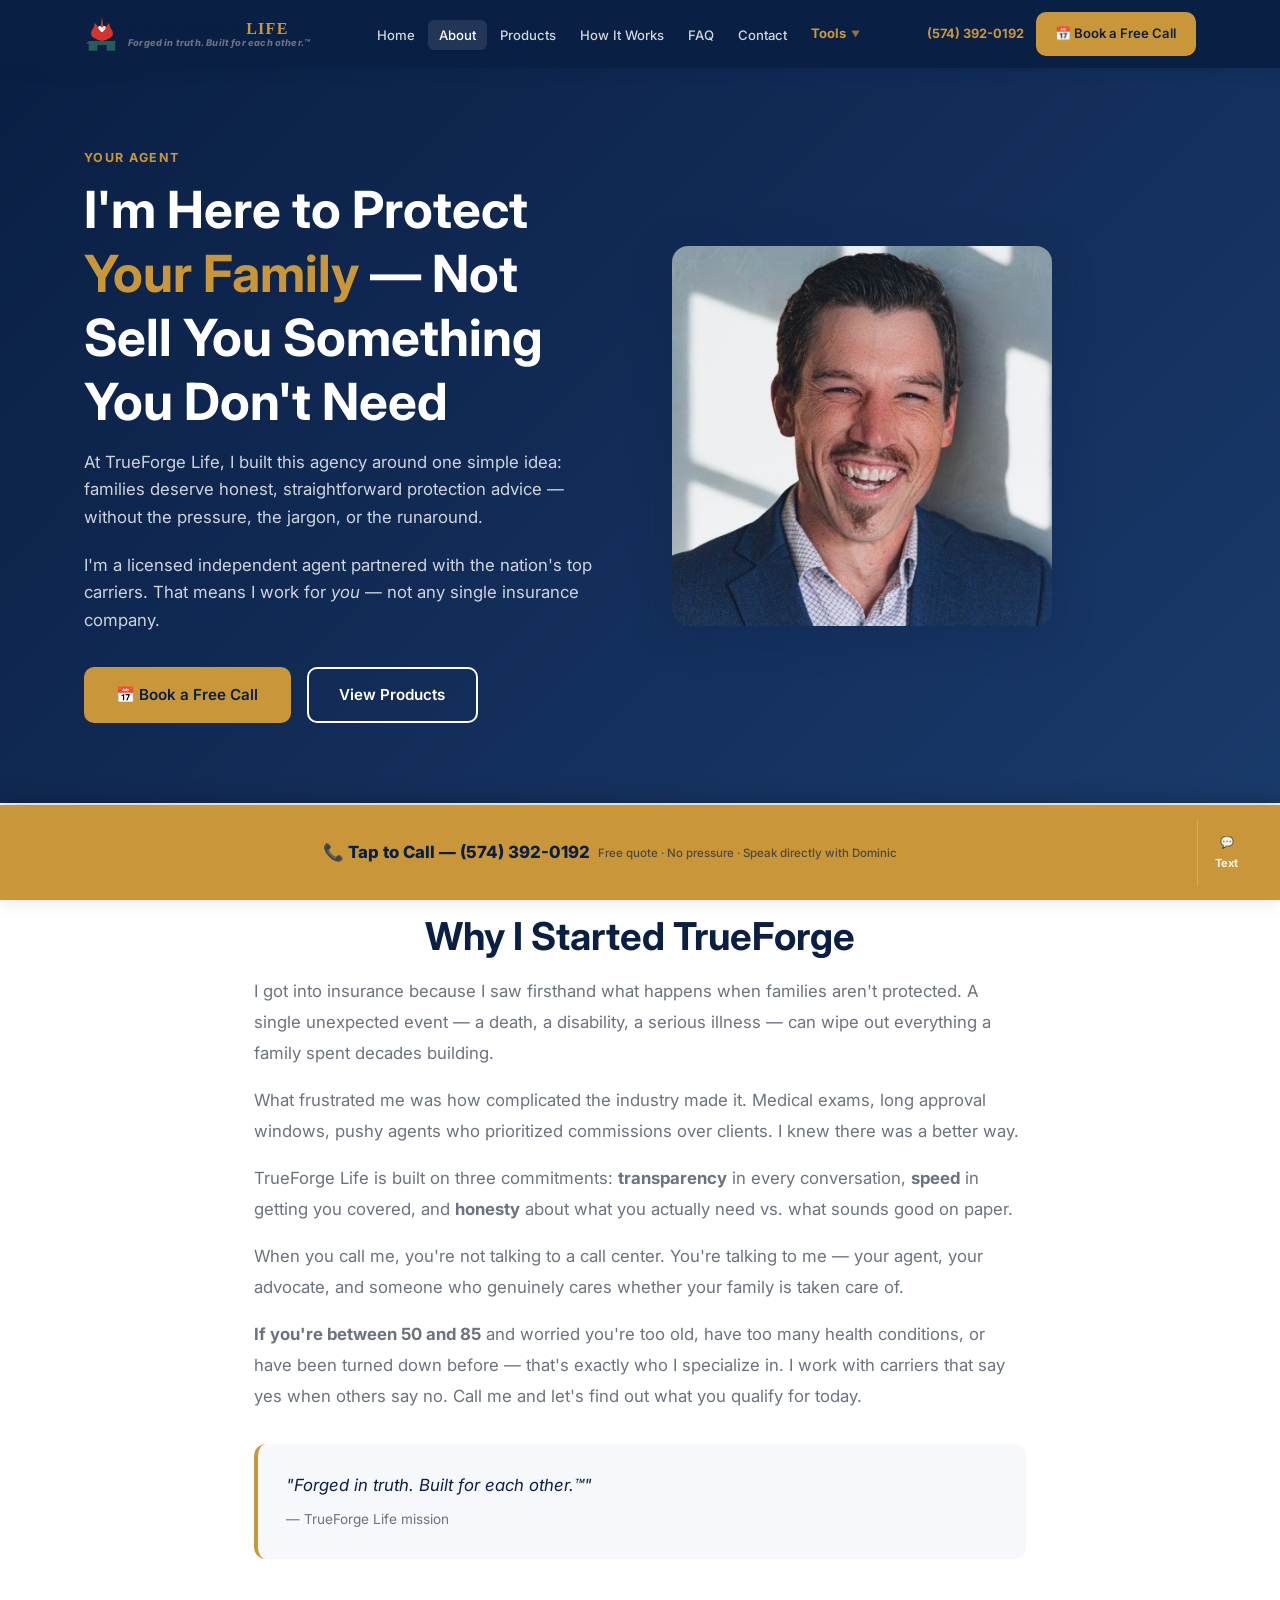
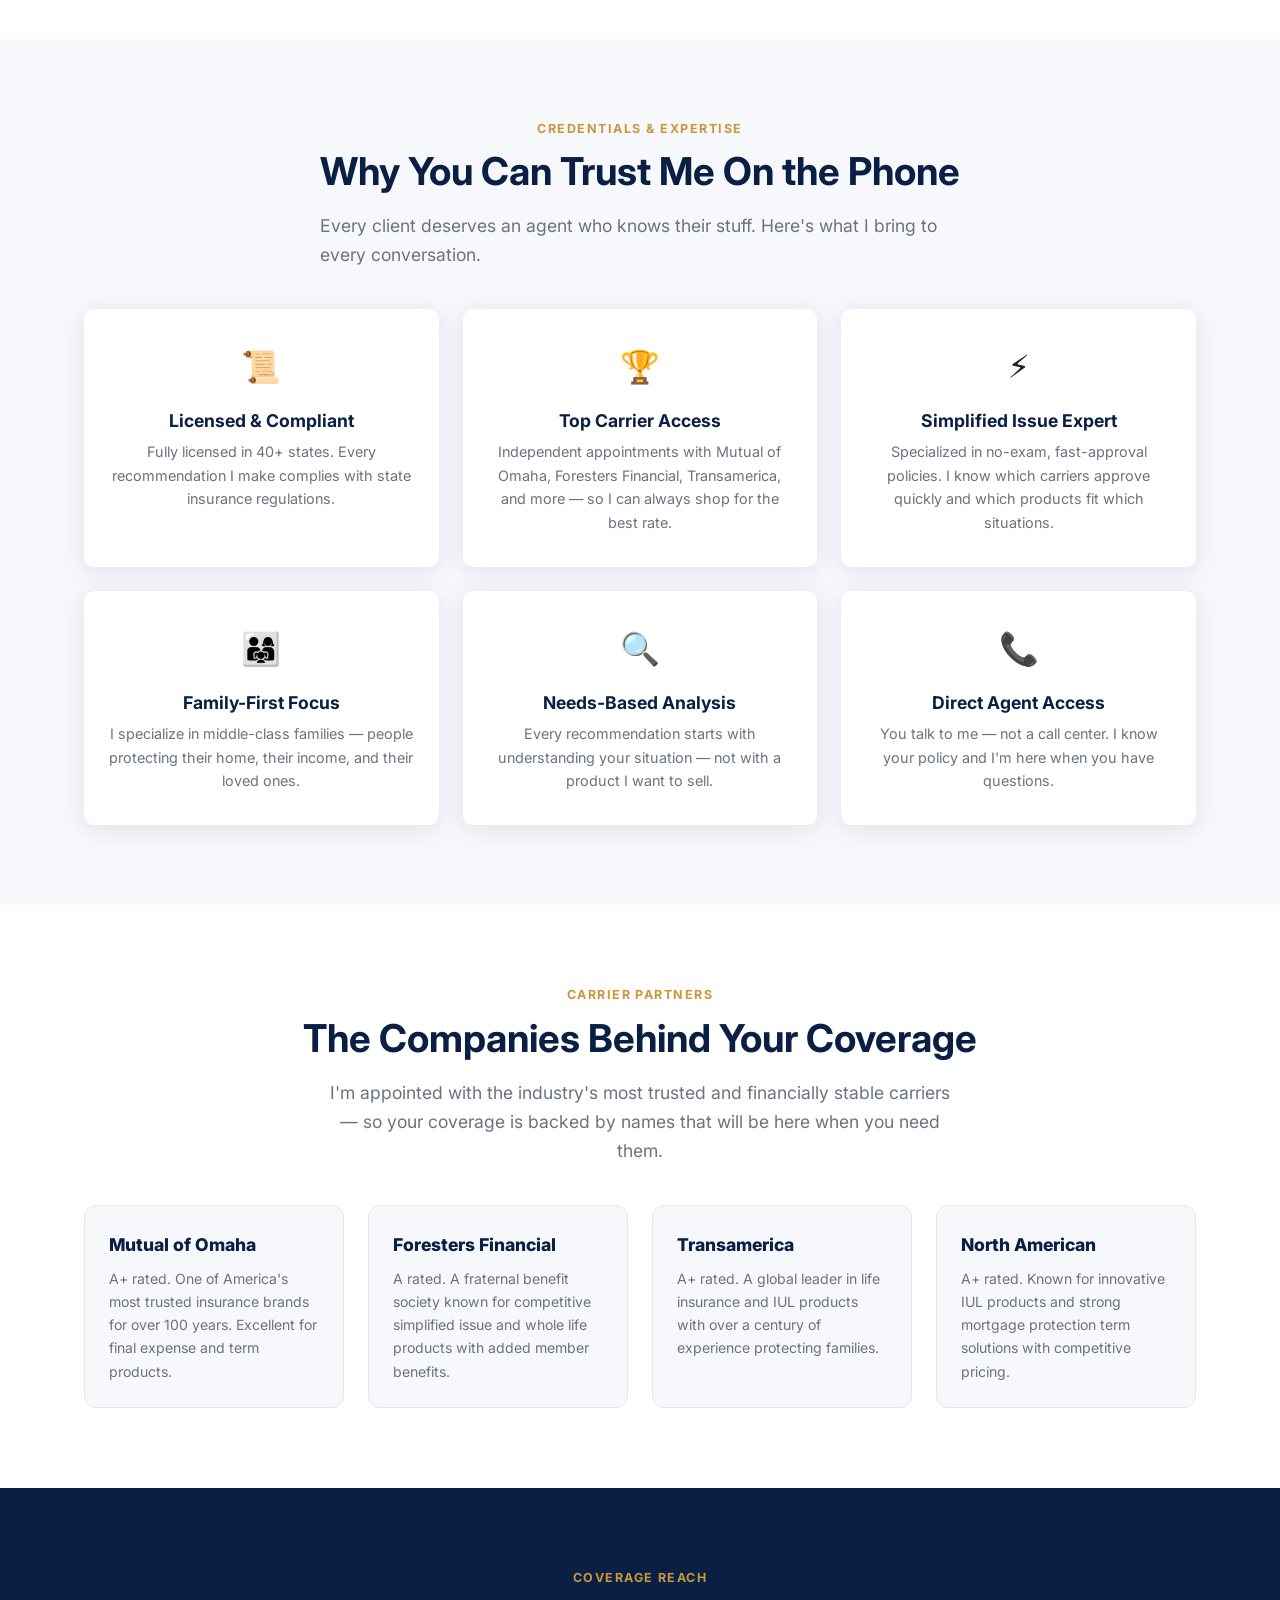
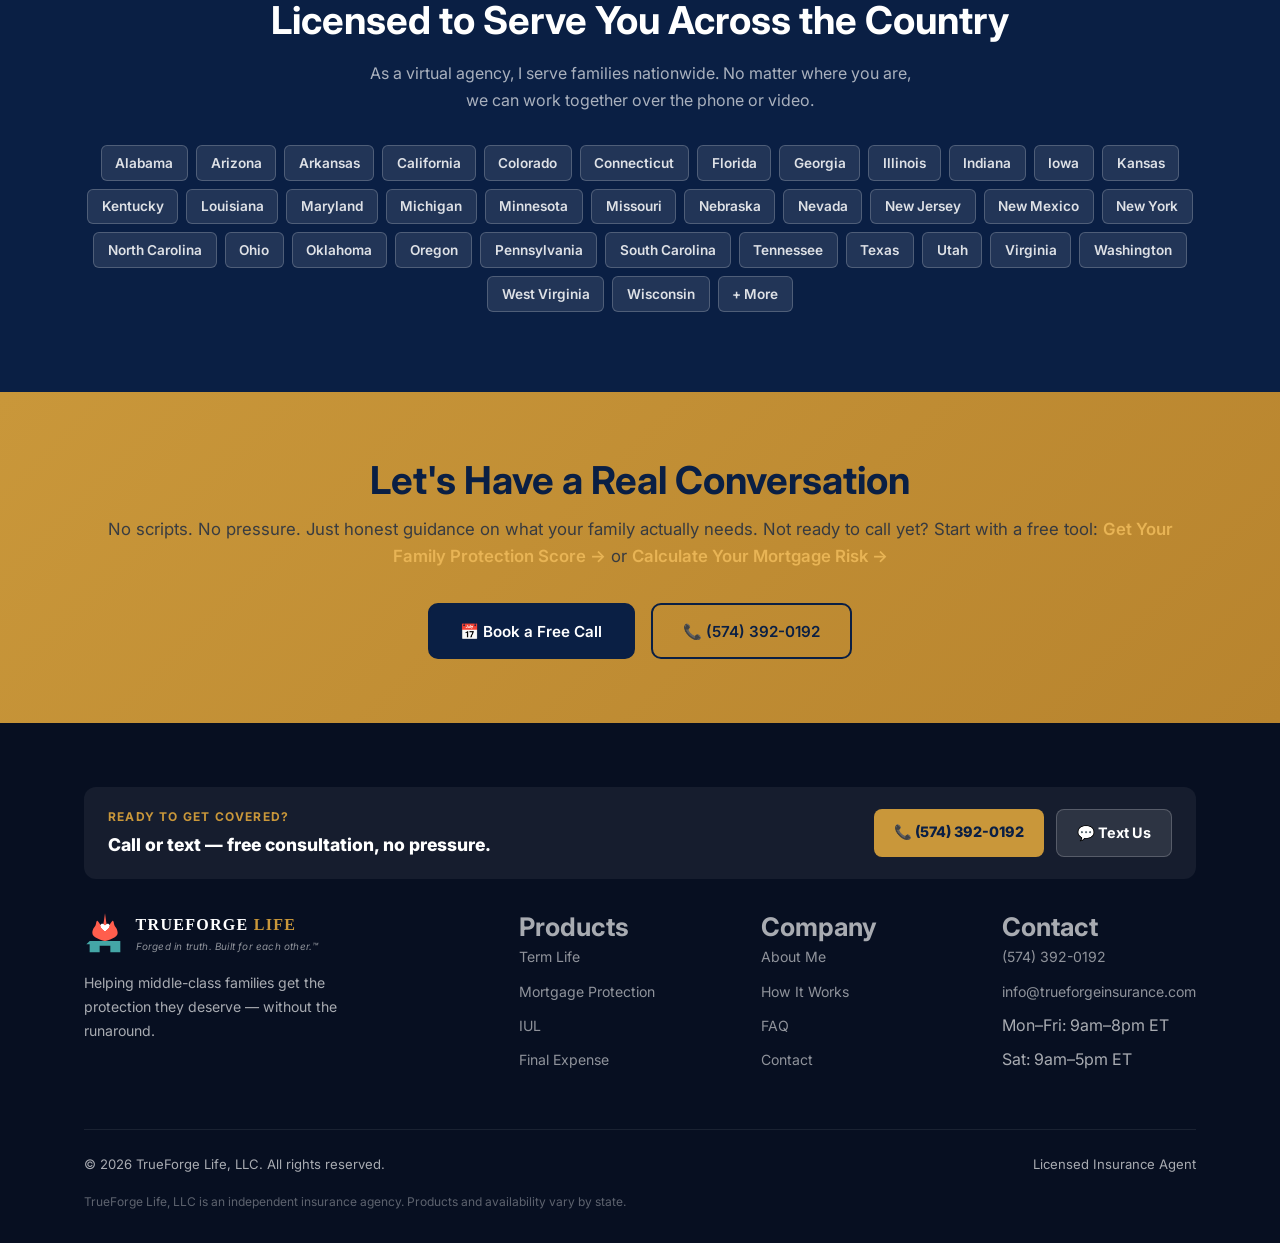
==== about.html @ 11719fda "Nav redesign: Tools dropdown, cleaner desktop layout, Calendly CTA" ====
<!DOCTYPE html>
<html lang="en">
<head>
  <meta charset="UTF-8" />
  <link rel="icon" type="image/svg+xml" href="images/logo-icon.svg" />
  <meta name="viewport" content="width=device-width, initial-scale=1.0" />
  <title>About Dominic Raciti — Licensed Insurance Agent | TrueForge Life</title>
  <meta name="description" content="Meet Dominic Raciti, licensed insurance agent & founder of TrueForge Life. Honest guidance on final expense, mortgage protection, and term life." />
  <link rel="preconnect" href="https://fonts.googleapis.com" />
  <link rel="preconnect" href="https://fonts.gstatic.com" crossorigin />
  <link rel="preload" as="style" href="https://fonts.googleapis.com/css2?family=Inter:wght@400;500;600;700;800&display=swap" />
  <link rel="stylesheet" href="https://fonts.googleapis.com/css2?family=Inter:wght@400;500;600;700;800&display=swap" media="print" onload="this.media='all'" />
  <noscript><link rel="stylesheet" href="https://fonts.googleapis.com/css2?family=Inter:wght@400;500;600;700;800&display=swap" /></noscript>
  <link rel="stylesheet" href="css/styles.css" />
  <!-- SEO: Canonical -->
    <meta name="geo.region" content="US-IN" />
  <meta name="geo.placename" content="Indiana" />
  <meta name="ICBM" content="41.6764, -86.2520" />
    <meta name="robots" content="index, follow" />
  <link rel="canonical" href="https://trueforgeinsurance.com/about.html" />
  <!-- SEO: Open Graph -->
  <meta property="og:type" content="website" />
  <meta property="og:title" content="About Dominic Raciti — Licensed Insurance Agent | TrueForge Life" />
  <meta property="og:description" content="Meet your licensed insurance agent. TrueForge Life is built on transparency, speed, and honesty — protecting families across 40+ states." />
  <meta property="og:url" content="https://trueforgeinsurance.com/about.html" />
  <meta property="og:image" content="https://trueforgeinsurance.com/images/agent-photo.jpg" />
  <meta property="og:site_name" content="TrueForge Life" />
  <!-- SEO: Schema.org LocalBusiness -->
  <script type="application/ld+json">
  {
    "@context": "https://schema.org",
    "@type": "InsuranceAgency",
    "name": "TrueForge Life",
    "url": "https://trueforgeinsurance.com",
    "telephone": "+15743920192",
    "email": "info@trueforgeinsurance.com",
    "description": "Independent life insurance agency specializing in term life, mortgage protection, IUL, and final expense coverage for families across 40+ states.",
    "address": {
      "@type": "PostalAddress",
      "addressRegion": "IN",
      "addressCountry": "US"
    },
    "areaServed": "US",
    "priceRange": "Free Consultation",
    "openingHours": ["Mo-Fr 09:00-20:00", "Sa 09:00-17:00"],
    "founder": {
      "@type": "Person",
      "name": "Dominic Raciti",
      "telephone": "+15743920192"
    }
  }
  </script>
  <meta name="twitter:card" content="summary_large_image" />
  <meta name="twitter:title" content="About Dominic Raciti — Licensed Insurance Agent | TrueForge Life" />
  <meta name="twitter:description" content="Meet your licensed insurance agent. TrueForge Life is built on transparency, speed, and honesty — protecting families across 40+ states." />
  <meta name="twitter:image" content="https://trueforgeinsurance.com/images/agent-photo.jpg" />
  <link rel="preload" as="image" href="images/agent-photo.jpg" />
</head>
<body>

<nav class="nav">
  <div class="container nav-inner">
    <a href="index.html" class="nav-logo-text" style="display:flex;align-items:center;gap:0.5rem;text-decoration:none;">
      <img src="images/logo-icon.svg" alt="TrueForge Life logo" height="38" width="36" style="display:block;flex-shrink:0;" />
      <span style="display:flex;flex-direction:column;line-height:1.1;">
        <span style="font-family:Georgia,serif;font-weight:700;font-size:1rem;letter-spacing:0.08em;color:var(--navy);">TRUEFORGE <span style="color:var(--gold)">LIFE</span></span>
        <span style="font-size:0.58rem;font-style:italic;color:var(--gray);letter-spacing:0.02em;">Forged in truth. Built for each other.&#8482;</span>
      </span>
    </a>
    <button class="hamburger" aria-label="Menu">
      <span></span><span></span><span></span>
    </button>
    <ul class="nav-links">
      <li><a href="index.html">Home</a></li>
      <li><a href="about.html">About</a></li>
      <li><a href="products.html">Products</a></li>
      <li><a href="how-it-works.html">How It Works</a></li>
      <li><a href="faq.html">FAQ</a></li>
      <li><a href="contact.html">Contact</a></li>
      <li>
        <a href="assess.html" class="nav-dropdown-toggle" style="color:var(--gold);font-weight:700;">
          Tools <span class="caret">▼</span>
        </a>
        <div class="nav-dropdown">
          <a href="assess.html">
            <span class="dd-icon" style="background:#fff8ee;">🎯</span>
            <span class="dd-text">
              <span class="dd-title">Assess My Risk</span>
              <span class="dd-sub">Get your Protection Score™</span>
            </span>
          </a>
          <a href="enroll.html">
            <span class="dd-icon" style="background:#f0f4ff;">✦</span>
            <span class="dd-text">
              <span class="dd-title">Coverage Assistant</span>
              <span class="dd-sub">Find the right product</span>
            </span>
          </a>
          <a href="family-impact.html">
            <span class="dd-icon" style="background:#f0fff4;">📅</span>
            <span class="dd-text">
              <span class="dd-title">Family Impact Timeline</span>
              <span class="dd-sub">See what's at stake</span>
            </span>
          </a>
          <div class="nav-dropdown-divider"></div>
          <a href="pathfinder.html">
            <span class="dd-icon" style="background:#fff8ee;">✦</span>
            <span class="dd-text">
              <span class="dd-title">PathFinder</span>
              <span class="dd-sub">Coverage quiz & guidance</span>
            </span>
          </a>
          <a href="mortgage-calculator.html">
            <span class="dd-icon" style="background:#f5f0ff;">🏠</span>
            <span class="dd-text">
              <span class="dd-title">Mortgage Calculator</span>
              <span class="dd-sub">Estimate your coverage need</span>
            </span>
          </a>
          <a href="protection-score.html">
            <span class="dd-icon" style="background:#fff0f0;">🏆</span>
            <span class="dd-text">
              <span class="dd-title">Protection Score</span>
              <span class="dd-sub">Learn about your score</span>
            </span>
          </a>
        </div>
      </li>
    </ul>
    <div class="nav-cta">
      <a href="tel:+15743920192" class="nav-phone" style="font-size:0.8rem;">(574) 392-0192</a>
      <a href="https://calendly.com/dominic-trueforgeinsurance/30min" class="btn btn-primary" target="_blank" rel="noopener" style="font-size:0.82rem;padding:0.55rem 1.1rem;white-space:nowrap;">📅 Book a Free Call</a>
    </div>
  </div>
</nav>

<!-- ===== ABOUT HERO ===== -->
<section class="about-hero">
  <div class="container about-hero-inner">
    <div>
      <div class="section-label">Your Agent</div>
      <h1>I'm Here to Protect <span>Your Family</span> — Not Sell You Something You Don't Need</h1>
      <p style="margin-bottom:1.25rem;">At TrueForge Life, I built this agency around one simple idea: families deserve honest, straightforward protection advice — without the pressure, the jargon, or the runaround.</p>
      <p>I'm a licensed independent agent partnered with the nation's top carriers. That means I work for <em>you</em> — not any single insurance company.</p>
      <div style="margin-top:2rem;display:flex;gap:1rem;flex-wrap:wrap;">
        <a href="https://calendly.com/dominic-trueforgeinsurance/30min" target="_blank" rel="noopener" class="btn btn-primary">📅 Book a Free Call</a>
        <a href="products.html" class="btn btn-outline">View Products</a>
      </div>
    </div>
    <div>
      <img loading="lazy" src="images/agent-photo.jpg" alt="Dominic Raciti, Licensed Insurance Agent" width="380" style="border-radius:16px;width:100%;max-width:380px;height:auto;display:block;box-shadow:0 8px 40px rgba(10,31,68,0.25);" />
    </div>
  </div>
</section>

<!-- ===== MY STORY ===== -->
<section style="background:var(--white);">
  <div class="container" style="max-width:820px;">
    <div class="section-label text-center">My Story</div>
    <h2 class="section-title text-center">Why I Started TrueForge</h2>
    <div style="color:var(--gray);font-size:1.05rem;line-height:1.85;">
      <p>I got into insurance because I saw firsthand what happens when families aren't protected. A single unexpected event — a death, a disability, a serious illness — can wipe out everything a family spent decades building.</p>
      <p>What frustrated me was how complicated the industry made it. Medical exams, long approval windows, pushy agents who prioritized commissions over clients. I knew there was a better way.</p>
      <p>TrueForge Life is built on three commitments: <strong>transparency</strong> in every conversation, <strong>speed</strong> in getting you covered, and <strong>honesty</strong> about what you actually need vs. what sounds good on paper.</p>
      <p>When you call me, you're not talking to a call center. You're talking to me — your agent, your advocate, and someone who genuinely cares whether your family is taken care of.</p>
      <p><strong>If you're between 50 and 85</strong> and worried you're too old, have too many health conditions, or have been turned down before — that's exactly who I specialize in. I work with carriers that say yes when others say no. Call me and let's find out what you qualify for today.</p>
    </div>
    <div style="margin-top:2rem;background:var(--off-white);border-radius:12px;padding:1.75rem;border-left:4px solid var(--gold);">
      <p style="font-style:italic;font-size:1.05rem;color:var(--navy);margin:0;">"Forged in truth. Built for each other.™"</p>
      <p style="font-size:0.85rem;color:var(--gray);margin-top:0.5rem;margin-bottom:0;">— TrueForge Life mission</p>
    </div>
  </div>
</section>

<!-- ===== CREDENTIALS ===== -->
<section style="background:var(--off-white);">
  <div class="container">
    <div class="section-label text-center">Credentials & Expertise</div>
    <h2 class="section-title text-center">Why You Can Trust Me On the Phone</h2>
    <p class="section-subtitle">Every client deserves an agent who knows their stuff. Here's what I bring to every conversation.</p>
    <div class="values-grid">
      <div class="value-card">
        <div class="value-icon">📜</div>
        <h3>Licensed & Compliant</h3>
        <p>Fully licensed in 40+ states. Every recommendation I make complies with state insurance regulations.</p>
      </div>
      <div class="value-card">
        <div class="value-icon">🏆</div>
        <h3>Top Carrier Access</h3>
        <p>Independent appointments with Mutual of Omaha, Foresters Financial, Transamerica, and more — so I can always shop for the best rate.</p>
      </div>
      <div class="value-card">
        <div class="value-icon">⚡</div>
        <h3>Simplified Issue Expert</h3>
        <p>Specialized in no-exam, fast-approval policies. I know which carriers approve quickly and which products fit which situations.</p>
      </div>
      <div class="value-card">
        <div class="value-icon">👨‍👩‍👧</div>
        <h3>Family-First Focus</h3>
        <p>I specialize in middle-class families — people protecting their home, their income, and their loved ones.</p>
      </div>
      <div class="value-card">
        <div class="value-icon">🔍</div>
        <h3>Needs-Based Analysis</h3>
        <p>Every recommendation starts with understanding your situation — not with a product I want to sell.</p>
      </div>
      <div class="value-card">
        <div class="value-icon">📞</div>
        <h3>Direct Agent Access</h3>
        <p>You talk to me — not a call center. I know your policy and I'm here when you have questions.</p>
      </div>
    </div>
  </div>
</section>

<!-- ===== CARRIERS ===== -->
<section style="background:var(--white);">
  <div class="container text-center">
    <div class="section-label">Carrier Partners</div>
    <h2 class="section-title">The Companies Behind Your Coverage</h2>
    <p class="section-subtitle">I'm appointed with the industry's most trusted and financially stable carriers — so your coverage is backed by names that will be here when you need them.</p>
    <div style="display:grid;grid-template-columns:repeat(auto-fit,minmax(220px,1fr));gap:1.5rem;margin-top:2rem;text-align:left;">
      <div style="background:var(--off-white);border:1px solid var(--gray-light);border-radius:12px;padding:1.5rem;">
        <div style="font-weight:800;font-size:1.1rem;color:var(--navy);margin-bottom:0.5rem;">Mutual of Omaha</div>
        <p style="font-size:0.88rem;color:var(--gray);margin:0;">A+ rated. One of America's most trusted insurance brands for over 100 years. Excellent for final expense and term products.</p>
      </div>
      <div style="background:var(--off-white);border:1px solid var(--gray-light);border-radius:12px;padding:1.5rem;">
        <div style="font-weight:800;font-size:1.1rem;color:var(--navy);margin-bottom:0.5rem;">Foresters Financial</div>
        <p style="font-size:0.88rem;color:var(--gray);margin:0;">A rated. A fraternal benefit society known for competitive simplified issue and whole life products with added member benefits.</p>
      </div>
      <div style="background:var(--off-white);border:1px solid var(--gray-light);border-radius:12px;padding:1.5rem;">
        <div style="font-weight:800;font-size:1.1rem;color:var(--navy);margin-bottom:0.5rem;">Transamerica</div>
        <p style="font-size:0.88rem;color:var(--gray);margin:0;">A+ rated. A global leader in life insurance and IUL products with over a century of experience protecting families.</p>
      </div>
      <div style="background:var(--off-white);border:1px solid var(--gray-light);border-radius:12px;padding:1.5rem;">
        <div style="font-weight:800;font-size:1.1rem;color:var(--navy);margin-bottom:0.5rem;">North American</div>
        <p style="font-size:0.88rem;color:var(--gray);margin:0;">A+ rated. Known for innovative IUL products and strong mortgage protection term solutions with competitive pricing.</p>
      </div>
    </div>
  </div>
</section>

<!-- ===== LICENSED STATES ===== -->
<section class="states-section">
  <div class="container text-center">
    <div class="section-label">Coverage Reach</div>
    <h2 class="section-title">Licensed to Serve You Across the Country</h2>
    <p style="color:rgba(255,255,255,0.65);margin-bottom:2rem;max-width:560px;margin-left:auto;margin-right:auto;">As a virtual agency, I serve families nationwide. No matter where you are, we can work together over the phone or video.</p>
    <div class="states-grid">
      <span class="state-badge">Alabama</span>
      <span class="state-badge">Arizona</span>
      <span class="state-badge">Arkansas</span>
      <span class="state-badge">California</span>
      <span class="state-badge">Colorado</span>
      <span class="state-badge">Connecticut</span>
      <span class="state-badge">Florida</span>
      <span class="state-badge">Georgia</span>
      <span class="state-badge">Illinois</span>
      <span class="state-badge">Indiana</span>
      <span class="state-badge">Iowa</span>
      <span class="state-badge">Kansas</span>
      <span class="state-badge">Kentucky</span>
      <span class="state-badge">Louisiana</span>
      <span class="state-badge">Maryland</span>
      <span class="state-badge">Michigan</span>
      <span class="state-badge">Minnesota</span>
      <span class="state-badge">Missouri</span>
      <span class="state-badge">Nebraska</span>
      <span class="state-badge">Nevada</span>
      <span class="state-badge">New Jersey</span>
      <span class="state-badge">New Mexico</span>
      <span class="state-badge">New York</span>
      <span class="state-badge">North Carolina</span>
      <span class="state-badge">Ohio</span>
      <span class="state-badge">Oklahoma</span>
      <span class="state-badge">Oregon</span>
      <span class="state-badge">Pennsylvania</span>
      <span class="state-badge">South Carolina</span>
      <span class="state-badge">Tennessee</span>
      <span class="state-badge">Texas</span>
      <span class="state-badge">Utah</span>
      <span class="state-badge">Virginia</span>
      <span class="state-badge">Washington</span>
      <span class="state-badge">West Virginia</span>
      <span class="state-badge">Wisconsin</span>
      <span class="state-badge">+ More</span>
    </div>
  </div>
</section>

<!-- ===== CTA ===== -->
<section class="cta-band">
  <div class="container">
    <h2>Let's Have a Real Conversation</h2>
    <p>No scripts. No pressure. Just honest guidance on what your family actually needs. Not ready to call yet? Start with a free tool: <a href="protection-score.html" style="color:var(--gold-light);font-weight:600;">Get Your Family Protection Score →</a> or <a href="mortgage-calculator.html" style="color:var(--gold-light);font-weight:600;">Calculate Your Mortgage Risk →</a></p>
    <div class="cta-band-actions">
      <a href="https://calendly.com/dominic-trueforgeinsurance/30min" target="_blank" rel="noopener" class="btn btn-navy">📅 Book a Free Call</a>
      <a href="tel:+1-574-392-0192" class="btn btn-outline" style="color:var(--navy);border-color:var(--navy);">📞 (574) 392-0192</a>
    </div>
  </div>
</section>

<footer class="footer">
  <div class="container">
    <div style="background:rgba(255,255,255,0.06);border-radius:12px;padding:1.25rem 1.5rem;margin-bottom:2rem;display:flex;align-items:center;justify-content:space-between;flex-wrap:wrap;gap:1rem;">
      <div>
        <div style="font-size:0.75rem;font-weight:700;letter-spacing:0.1em;text-transform:uppercase;color:var(--gold);margin-bottom:0.2rem;">Ready to get covered?</div>
        <div style="font-size:1.1rem;font-weight:800;color:var(--white);">Call or text — free consultation, no pressure.</div>
      </div>
      <div style="display:flex;gap:0.75rem;flex-wrap:wrap;">
        <a href="tel:+15743920192" style="background:var(--gold);color:var(--navy);font-weight:800;padding:0.7rem 1.25rem;border-radius:8px;font-size:0.9rem;white-space:nowrap;">📞 (574) 392-0192</a>
        <a href="sms:+15743920192?body=Hi%20Dominic%2C%20I%27d%20like%20a%20free%20quote." style="background:rgba(255,255,255,0.1);color:var(--white);font-weight:700;padding:0.7rem 1.25rem;border-radius:8px;font-size:0.9rem;white-space:nowrap;border:1px solid rgba(255,255,255,0.2);">💬 Text Us</a>
      </div>
    </div>
    <div class="footer-grid">
      <div class="footer-brand">
        <div style="display:flex;align-items:center;gap:0.6rem;margin-bottom:0.75rem;">
          <img src="images/logo-icon.svg" alt="TrueForge Life" height="44" width="42" style="display:block;filter:brightness(1.8);" />
          <div>
            <div style="font-family:Georgia,serif;font-weight:700;font-size:1rem;letter-spacing:0.08em;color:var(--white);">TRUEFORGE <span style="color:var(--gold)">LIFE</span></div>
            <div style="font-size:0.62rem;font-style:italic;color:rgba(255,255,255,0.55);letter-spacing:0.02em;">Forged in truth. Built for each other.&#8482;</div>
          </div>
        </div>
        <p>Helping middle-class families get the protection they deserve — without the runaround.</p>
      </div>
      <div class="footer-col"><h3>Products</h3><ul>
        <li><a href="products.html#term">Term Life</a></li>
        <li><a href="products.html#term">Mortgage Protection</a></li>
        <li><a href="products.html#iul">IUL</a></li>
        <li><a href="products.html#final-expense">Final Expense</a></li>
      </ul></div>
      <div class="footer-col"><h3>Company</h3><ul>
        <li><a href="about.html">About Me</a></li>
        <li><a href="how-it-works.html">How It Works</a></li>
        <li><a href="faq.html">FAQ</a></li>
        <li><a href="contact.html">Contact</a></li>
      </ul></div>
      <div class="footer-col"><h3>Contact</h3><ul>
        <li><a href="tel:+1-574-392-0192">(574) 392-0192</a></li>
        <li><a href="mailto:info@trueforgeinsurance.com">info@trueforgeinsurance.com</a></li>
        <li><span>Mon–Fri: 9am–8pm ET</span></li>
        <li><span>Sat: 9am–5pm ET</span></li>
      </ul></div>
    </div>
    <div class="footer-bottom">
      <span>© 2026 TrueForge Life, LLC. All rights reserved.</span>
      <span>Licensed Insurance Agent</span>
    </div>
    <p class="footer-disclaimer">TrueForge Life, LLC is an independent insurance agency. Products and availability vary by state.</p>
  </div>
</footer>

<script src="//code.tidio.co/hakq0k87lfccnk5wfqyxoh49nj1stjxy.js" async></script>

<!-- STICKY MOBILE CALL BAR -->
<div class="sticky-call-bar" style="display:flex;gap:0;">
  <a href="tel:+15743920192" style="flex:1;border-right:1px solid rgba(255,255,255,0.2);">
    📞 Tap to Call — (574) 392-0192
    <span class="sub">Free quote · No pressure · Speak directly with Dominic</span>
  </a>
  <a href="sms:+15743920192?body=Hi%20Dominic%2C%20I%27d%20like%20a%20free%20quote." style="flex-shrink:0;padding:0.85rem 1.1rem;display:flex;flex-direction:column;align-items:center;justify-content:center;font-size:0.7rem;font-weight:700;color:rgba(255,255,255,0.9);gap:0.2rem;">
    💬<span>Text</span>
  </a>
</div>

<script src="js/main.js"></script>

<script>
// Mobile: tap "Tools" to toggle dropdown
(function(){
  var toggle = document.querySelector('.nav-dropdown-toggle');
  var dropdown = toggle && toggle.parentElement.querySelector('.nav-dropdown');
  if(!toggle || !dropdown) return;
  toggle.addEventListener('click', function(e){
    if(window.innerWidth <= 900){
      e.preventDefault();
      dropdown.classList.toggle('open');
      var caret = toggle.querySelector('.caret');
      if(caret) caret.style.transform = dropdown.classList.contains('open') ? 'rotate(180deg)' : '';
    }
  });
})();
</script>
</body>
</html>
---- css/styles.css ----
/* ===== TrueForge Insurance — Global Styles ===== */

:root {
  --navy: #0a1f44;
  --navy-light: #132d5e;
  --gold: #c9973a;
  --gold-light: #e8b455;
  --white: #ffffff;
  --off-white: #f7f8fc;
  --gray: #6b7280;
  --gray-light: #e5e7eb;
  --text: #1a202c;
  --radius: 10px;
  --shadow: 0 4px 24px rgba(10,31,68,0.10);
  --shadow-lg: 0 8px 40px rgba(10,31,68,0.16);
  --font: 'Inter', 'Segoe UI', system-ui, sans-serif;
  --max-width: 1160px;
}

*, *::before, *::after { box-sizing: border-box; margin: 0; padding: 0; }

html { scroll-behavior: smooth; }

body {
  font-family: var(--font);
  color: var(--text);
  background: var(--white);
  line-height: 1.65;
  font-size: 16px;
}

img { max-width: 100%; display: block; }
a { text-decoration: none; color: inherit; }
ul { list-style: none; }

/* ===== TYPOGRAPHY ===== */
h1, h2, h3, h4 { line-height: 1.25; font-weight: 700; }
h1 { font-size: clamp(2rem, 5vw, 3.2rem); }
h2 { font-size: clamp(1.6rem, 4vw, 2.4rem); }
h3 { font-size: clamp(1.2rem, 3vw, 1.6rem); }
h4 { font-size: 1.1rem; }
p { margin-bottom: 1rem; }
p:last-child { margin-bottom: 0; }

.section-label {
  font-size: 0.78rem;
  font-weight: 700;
  letter-spacing: 0.12em;
  text-transform: uppercase;
  color: var(--gold);
  margin-bottom: 0.5rem;
}

.section-title {
  color: var(--navy);
  margin-bottom: 1rem;
}

.section-subtitle {
  color: var(--gray);
  font-size: 1.1rem;
  max-width: 640px;
  margin: 0 auto 2.5rem;
}

.text-center { text-align: center; }

/* ===== LAYOUT ===== */
.container {
  max-width: var(--max-width);
  margin: 0 auto;
  padding: 0 1.5rem;
}

section {
  padding: 5rem 0;
}

/* ===== BUTTONS ===== */
.btn {
  display: inline-flex;
  align-items: center;
  gap: 0.5rem;
  padding: 0.85rem 1.9rem;
  border-radius: var(--radius);
  font-weight: 600;
  font-size: 0.95rem;
  cursor: pointer;
  border: 2px solid transparent;
  transition: all 0.2s;
  white-space: nowrap;
}

.btn-primary {
  background: var(--gold);
  color: var(--navy);
  border-color: var(--gold);
}
.btn-primary:hover {
  background: var(--gold-light);
  border-color: var(--gold-light);
  transform: translateY(-1px);
  box-shadow: 0 4px 16px rgba(201,151,58,0.35);
}

.btn-outline {
  background: transparent;
  color: var(--white);
  border-color: var(--white);
}
.btn-outline:hover {
  background: var(--white);
  color: var(--navy);
}

.btn-navy {
  background: var(--navy);
  color: var(--white);
  border-color: var(--navy);
}
.btn-navy:hover {
  background: var(--navy-light);
  transform: translateY(-1px);
}

/* ===== NAV ===== */
.nav {
  position: sticky;
  top: 0;
  z-index: 1000;
  background: var(--navy);
  box-shadow: 0 2px 12px rgba(10,31,68,0.3);
}

.nav-inner {
  display: flex;
  align-items: center;
  justify-content: space-between;
  height: 68px;
}

.nav-logo img {
  height: 46px;
  width: auto;
}

.nav-logo-text {
  font-size: 1.4rem;
  font-weight: 800;
  color: var(--white);
  letter-spacing: -0.02em;
}
.nav-logo-text span { color: var(--gold); }

.nav-links {
  display: flex;
  align-items: center;
  gap: 0.1rem;
  list-style: none;
}

.nav-links a {
  color: rgba(255,255,255,0.82);
  font-size: 0.82rem;
  font-weight: 500;
  padding: 0.45rem 0.7rem;
  border-radius: 6px;
  transition: all 0.15s;
  white-space: nowrap;
}
.nav-links a:hover,
.nav-links a.active {
  color: var(--white);
  background: rgba(255,255,255,0.1);
}

.nav-cta {
  display: flex;
  align-items: center;
  gap: 0.75rem;
}

.nav-phone {
  color: var(--gold);
  font-weight: 700;
  font-size: 0.92rem;
  display: flex;
  align-items: center;
  gap: 0.35rem;
}


/* ===== NAV DROPDOWN ===== */
.nav-links li {
  position: relative;
  list-style: none;
}

.nav-dropdown-toggle {
  display: flex;
  align-items: center;
  gap: 0.3rem;
  cursor: pointer;
  white-space: nowrap;
}
.nav-dropdown-toggle .caret {
  font-size: 0.55rem;
  opacity: 0.7;
  transition: transform 0.2s;
  margin-top: 1px;
}
.nav-links li:hover .caret {
  transform: rotate(180deg);
}

.nav-dropdown {
  display: none;
  position: absolute;
  top: calc(100% + 6px);
  left: 50%;
  transform: translateX(-50%);
  background: #fff;
  border-radius: 12px;
  box-shadow: 0 8px 32px rgba(10,31,68,0.18);
  min-width: 220px;
  padding: 0.5rem;
  z-index: 200;
  border: 1px solid rgba(10,31,68,0.08);
}
.nav-dropdown::before {
  content: '';
  position: absolute;
  top: -6px;
  left: 50%;
  transform: translateX(-50%);
  border: 6px solid transparent;
  border-bottom-color: #fff;
  border-top: none;
}
.nav-links li:hover .nav-dropdown {
  display: block;
}

.nav-dropdown a {
  display: flex !important;
  align-items: center;
  gap: 0.65rem;
  padding: 0.65rem 0.85rem !important;
  border-radius: 8px;
  color: var(--navy) !important;
  font-size: 0.85rem !important;
  font-weight: 600 !important;
  background: transparent !important;
  transition: background 0.15s;
  white-space: nowrap;
}
.nav-dropdown a:hover {
  background: var(--off-white) !important;
  color: var(--navy) !important;
}
.nav-dropdown a .dd-icon {
  width: 30px;
  height: 30px;
  border-radius: 7px;
  display: flex;
  align-items: center;
  justify-content: center;
  font-size: 0.95rem;
  flex-shrink: 0;
}
.nav-dropdown a .dd-text { display: flex; flex-direction: column; }
.nav-dropdown a .dd-title { font-size: 0.82rem; font-weight: 700; color: var(--navy); line-height: 1.2; }
.nav-dropdown a .dd-sub { font-size: 0.68rem; font-weight: 400; color: var(--gray); margin-top: 0.05rem; }
.nav-dropdown-divider {
  height: 1px;
  background: var(--off-white);
  margin: 0.35rem 0.5rem;
}

.hamburger {
  display: none;
  flex-direction: column;
  gap: 5px;
  cursor: pointer;
  padding: 4px;
}
.hamburger span {
  display: block;
  width: 24px;
  height: 2px;
  background: var(--white);
  border-radius: 2px;
  transition: all 0.3s;
}

/* ===== HERO ===== */
.hero {
  background: linear-gradient(135deg, var(--navy) 0%, #1a3a6b 60%, #0d2a52 100%);
  color: var(--white);
  padding: 6rem 0 5rem;
  position: relative;
  overflow: hidden;
}

.hero::before {
  content: '';
  position: absolute;
  inset: 0;
  background: url("data:image/svg+xml,%3Csvg width='60' height='60' viewBox='0 0 60 60' xmlns='http://www.w3.org/2000/svg'%3E%3Cg fill='none' fill-rule='evenodd'%3E%3Cg fill='%23ffffff' fill-opacity='0.03'%3E%3Cpath d='M36 34v-4h-2v4h-4v2h4v4h2v-4h4v-2h-4zm0-30V0h-2v4h-4v2h4v4h2V6h4V4h-4zM6 34v-4H4v4H0v2h4v4h2v-4h4v-2H6zM6 4V0H4v4H0v2h4v4h2V6h4V4H6z'/%3E%3C/g%3E%3C/g%3E%3C/svg%3E");
}

.hero-inner {
  display: grid;
  grid-template-columns: 1fr 1fr;
  gap: 4rem;
  align-items: center;
  position: relative;
}

.hero-badge {
  display: inline-flex;
  align-items: center;
  gap: 0.5rem;
  background: rgba(201,151,58,0.15);
  border: 1px solid rgba(201,151,58,0.4);
  border-radius: 100px;
  padding: 0.35rem 1rem;
  font-size: 0.82rem;
  font-weight: 600;
  color: var(--gold-light);
  margin-bottom: 1.5rem;
}

.hero h1 { color: var(--white); margin-bottom: 1.25rem; }
.hero h1 span { color: var(--gold); }

.hero-sub {
  font-size: 1.15rem;
  color: rgba(255,255,255,0.78);
  margin-bottom: 2rem;
  max-width: 500px;
}

.hero-actions {
  display: flex;
  gap: 1rem;
  flex-wrap: wrap;
  margin-bottom: 2.5rem;
}

.hero-trust {
  display: flex;
  gap: 1.5rem;
  flex-wrap: wrap;
}

.hero-trust-item {
  display: flex;
  align-items: center;
  gap: 0.4rem;
  font-size: 0.85rem;
  color: rgba(255,255,255,0.7);
}
.hero-trust-item .icon { color: var(--gold); font-size: 1rem; }

.hero-card {
  background: var(--white);
  border-radius: 16px;
  padding: 2rem;
  box-shadow: var(--shadow-lg);
  color: var(--text);
}

.hero-card-title {
  font-size: 1rem;
  font-weight: 700;
  color: var(--navy);
  margin-bottom: 1.25rem;
  padding-bottom: 0.75rem;
  border-bottom: 2px solid var(--gray-light);
}

.product-list li {
  display: flex;
  align-items: center;
  gap: 0.75rem;
  padding: 0.75rem 0;
  border-bottom: 1px solid var(--gray-light);
  font-size: 0.92rem;
  font-weight: 500;
}
.product-list li:last-child { border-bottom: none; }
.product-list .check { color: var(--gold); font-size: 1.1rem; }

.hero-card-cta {
  margin-top: 1.5rem;
}

/* ===== TRUST BAR ===== */
.trust-bar {
  background: var(--off-white);
  border-top: 1px solid var(--gray-light);
  border-bottom: 1px solid var(--gray-light);
  padding: 1.5rem 0;
}

.trust-bar-inner {
  display: flex;
  justify-content: center;
  align-items: center;
  gap: 3rem;
  flex-wrap: wrap;
}

.trust-stat {
  text-align: center;
}
.trust-stat strong {
  display: block;
  font-size: 1.6rem;
  font-weight: 800;
  color: var(--navy);
}
.trust-stat span {
  font-size: 0.8rem;
  color: var(--gray);
  font-weight: 500;
}

.trust-divider {
  width: 1px;
  height: 40px;
  background: var(--gray-light);
}

/* ===== CARRIERS ===== */
.carriers {
  padding: 3rem 0;
  background: var(--white);
}

.carriers-title {
  text-align: center;
  font-size: 0.82rem;
  font-weight: 600;
  letter-spacing: 0.1em;
  text-transform: uppercase;
  color: var(--gray);
  margin-bottom: 1.75rem;
}

.carriers-logos {
  display: flex;
  justify-content: center;
  align-items: center;
  gap: 3rem;
  flex-wrap: wrap;
}

.carrier-badge {
  background: var(--off-white);
  border: 1px solid var(--gray-light);
  border-radius: 8px;
  padding: 0.6rem 1.4rem;
  font-weight: 700;
  font-size: 0.9rem;
  color: var(--navy);
  letter-spacing: 0.02em;
}

/* ===== PRODUCTS ===== */
.products { background: var(--off-white); }

.products-grid {
  display: grid;
  grid-template-columns: repeat(auto-fit, minmax(260px, 1fr));
  gap: 1.5rem;
  margin-top: 2rem;
}

.product-card {
  background: var(--white);
  border-radius: var(--radius);
  padding: 2rem;
  box-shadow: var(--shadow);
  border: 2px solid transparent;
  transition: all 0.25s;
  cursor: pointer;
}
.product-card:hover {
  border-color: var(--gold);
  transform: translateY(-4px);
  box-shadow: var(--shadow-lg);
}

.product-icon {
  width: 52px;
  height: 52px;
  border-radius: 12px;
  background: linear-gradient(135deg, var(--navy), var(--navy-light));
  display: flex;
  align-items: center;
  justify-content: center;
  font-size: 1.4rem;
  margin-bottom: 1.25rem;
}

.product-card h3 {
  color: var(--navy);
  font-size: 1.15rem;
  margin-bottom: 0.5rem;
}

.product-card p {
  color: var(--gray);
  font-size: 0.9rem;
  margin-bottom: 1.25rem;
}

.product-features {
  margin-bottom: 1.5rem;
}
.product-features li {
  font-size: 0.85rem;
  color: var(--text);
  padding: 0.25rem 0;
  display: flex;
  align-items: flex-start;
  gap: 0.5rem;
}
.product-features li::before {
  content: '✓';
  color: var(--gold);
  font-weight: 700;
  flex-shrink: 0;
  margin-top: 1px;
}

.product-link {
  font-size: 0.88rem;
  font-weight: 700;
  color: var(--navy);
  display: flex;
  align-items: center;
  gap: 0.3rem;
  transition: gap 0.2s;
}
.product-link:hover { gap: 0.6rem; color: var(--gold); }

/* ===== HOW IT WORKS ===== */
.how-it-works { background: var(--white); }

.steps {
  display: grid;
  grid-template-columns: repeat(3, 1fr);
  gap: 2rem;
  margin-top: 2.5rem;
  position: relative;
}

.steps::before {
  content: '';
  position: absolute;
  top: 28px;
  left: calc(16.66% + 2rem);
  right: calc(16.66% + 2rem);
  height: 2px;
  background: var(--gray-light);
  z-index: 0;
}

.step {
  text-align: center;
  position: relative;
  z-index: 1;
}

.step-num {
  width: 56px;
  height: 56px;
  border-radius: 50%;
  background: var(--navy);
  color: var(--white);
  font-size: 1.2rem;
  font-weight: 800;
  display: flex;
  align-items: center;
  justify-content: center;
  margin: 0 auto 1.25rem;
  box-shadow: 0 4px 16px rgba(10,31,68,0.25);
}

.step h3 {
  color: var(--navy);
  font-size: 1.1rem;
  margin-bottom: 0.5rem;
}
.step p { color: var(--gray); font-size: 0.9rem; }

/* ===== TESTIMONIALS ===== */
.testimonials { background: var(--navy); color: var(--white); }
.testimonials .section-title { color: var(--white); }

.testimonials-grid {
  display: grid;
  grid-template-columns: repeat(auto-fit, minmax(300px, 1fr));
  gap: 1.5rem;
  margin-top: 2.5rem;
}

.testimonial-card {
  background: rgba(255,255,255,0.07);
  border: 1px solid rgba(255,255,255,0.12);
  border-radius: var(--radius);
  padding: 1.75rem;
  transition: background 0.2s;
}
.testimonial-card:hover { background: rgba(255,255,255,0.11); }

.stars {
  color: var(--gold);
  font-size: 1.1rem;
  margin-bottom: 1rem;
  letter-spacing: 2px;
}

.testimonial-card blockquote {
  font-size: 0.95rem;
  line-height: 1.7;
  color: rgba(255,255,255,0.85);
  margin-bottom: 1.25rem;
  font-style: italic;
}

.testimonial-author {
  display: flex;
  align-items: center;
  gap: 0.75rem;
}

.avatar {
  width: 42px;
  height: 42px;
  border-radius: 50%;
  background: var(--gold);
  display: flex;
  align-items: center;
  justify-content: center;
  font-weight: 700;
  color: var(--navy);
  font-size: 0.9rem;
  flex-shrink: 0;
}

.testimonial-author strong {
  display: block;
  font-size: 0.9rem;
}
.testimonial-author span {
  font-size: 0.78rem;
  color: rgba(255,255,255,0.55);
}

/* ===== FAQ ===== */
.faq { background: var(--off-white); }

.faq-list {
  max-width: 760px;
  margin: 2rem auto 0;
}

.faq-item {
  background: var(--white);
  border-radius: var(--radius);
  margin-bottom: 0.75rem;
  box-shadow: var(--shadow);
  overflow: hidden;
}

.faq-question {
  width: 100%;
  background: none;
  border: none;
  padding: 1.25rem 1.5rem;
  text-align: left;
  font-size: 1rem;
  font-weight: 600;
  color: var(--navy);
  cursor: pointer;
  display: flex;
  justify-content: space-between;
  align-items: center;
  gap: 1rem;
  transition: background 0.15s;
}
.faq-question:hover { background: var(--off-white); }

.faq-icon {
  width: 24px;
  height: 24px;
  border-radius: 50%;
  background: var(--navy);
  color: var(--white);
  display: flex;
  align-items: center;
  justify-content: center;
  font-size: 1rem;
  flex-shrink: 0;
  transition: transform 0.3s, background 0.2s;
}

.faq-item.open .faq-icon {
  transform: rotate(45deg);
  background: var(--gold);
}

.faq-answer {
  max-height: 0;
  overflow: hidden;
  transition: max-height 0.35s ease;
}
.faq-item.open .faq-answer { max-height: 400px; }

.faq-answer-inner {
  padding: 0 1.5rem 1.25rem;
  color: var(--gray);
  font-size: 0.95rem;
  line-height: 1.7;
}

/* ===== CTA BAND ===== */
.cta-band {
  background: linear-gradient(135deg, var(--gold) 0%, #b8842e 100%);
  padding: 4rem 0;
  text-align: center;
}

.cta-band h2 { color: var(--navy); margin-bottom: 0.75rem; }
.cta-band p { color: rgba(10,31,68,0.75); font-size: 1.05rem; margin-bottom: 2rem; }

.cta-band-actions {
  display: flex;
  justify-content: center;
  gap: 1rem;
  flex-wrap: wrap;
}

/* ===== CONTACT ===== */
.contact { background: var(--white); }

.contact-grid {
  display: grid;
  grid-template-columns: 1fr 1fr;
  gap: 4rem;
  align-items: start;
}

.contact-info h3 {
  color: var(--navy);
  margin-bottom: 1.5rem;
}

.contact-item {
  display: flex;
  align-items: flex-start;
  gap: 1rem;
  margin-bottom: 1.5rem;
}

.contact-item-icon {
  width: 44px;
  height: 44px;
  border-radius: 10px;
  background: var(--navy);
  display: flex;
  align-items: center;
  justify-content: center;
  font-size: 1.1rem;
  flex-shrink: 0;
}

.contact-item-text strong {
  display: block;
  font-size: 0.82rem;
  font-weight: 700;
  letter-spacing: 0.05em;
  text-transform: uppercase;
  color: var(--gray);
  margin-bottom: 0.2rem;
}

.contact-item-text a,
.contact-item-text span {
  color: var(--navy);
  font-weight: 600;
  font-size: 1rem;
}
.contact-item-text a:hover { color: var(--gold); }

.contact-form {
  background: var(--off-white);
  border-radius: 16px;
  padding: 2rem;
}

.contact-form h3 {
  color: var(--navy);
  margin-bottom: 1.5rem;
}

.form-row { display: grid; grid-template-columns: 1fr 1fr; gap: 1rem; }

.form-group {
  margin-bottom: 1rem;
}

.form-group label {
  display: block;
  font-size: 0.85rem;
  font-weight: 600;
  color: var(--navy);
  margin-bottom: 0.4rem;
}

.form-group input,
.form-group select,
.form-group textarea {
  width: 100%;
  padding: 0.75rem 1rem;
  border: 2px solid var(--gray-light);
  border-radius: 8px;
  font-size: 0.95rem;
  font-family: var(--font);
  background: var(--white);
  color: var(--text);
  transition: border-color 0.2s;
  outline: none;
}
.form-group input:focus,
.form-group select:focus,
.form-group textarea:focus {
  border-color: var(--navy);
}

.form-group textarea { resize: vertical; min-height: 100px; }

/* ===== ABOUT PAGE ===== */
.about-hero {
  background: linear-gradient(135deg, var(--navy) 0%, #1a3a6b 100%);
  color: var(--white);
  padding: 5rem 0;
}

.about-hero-inner {
  display: grid;
  grid-template-columns: 1fr 1fr;
  gap: 4rem;
  align-items: center;
}

.about-hero h1 { color: var(--white); margin-bottom: 1rem; }
.about-hero h1 span { color: var(--gold); }
.about-hero p { color: rgba(255,255,255,0.8); font-size: 1.05rem; }

.agent-photo {
  width: 100%;
  max-width: 380px;
  border-radius: 16px;
  box-shadow: var(--shadow-lg);
  margin: 0 auto;
  background: rgba(255,255,255,0.1);
  aspect-ratio: 3/4;
  display: flex;
  align-items: center;
  justify-content: center;
  font-size: 5rem;
  color: rgba(255,255,255,0.3);
}

.values-grid {
  display: grid;
  grid-template-columns: repeat(3, 1fr);
  gap: 1.5rem;
  margin-top: 2rem;
}

.value-card {
  text-align: center;
  padding: 2rem 1.5rem;
  background: var(--white);
  border-radius: var(--radius);
  box-shadow: var(--shadow);
}

.value-icon {
  font-size: 2rem;
  margin-bottom: 1rem;
}

.value-card h3 { color: var(--navy); font-size: 1.1rem; margin-bottom: 0.5rem; }
.value-card p { color: var(--gray); font-size: 0.9rem; margin: 0; }

.states-section { background: var(--navy); color: var(--white); }
.states-section .section-title { color: var(--white); }

.states-grid {
  display: flex;
  flex-wrap: wrap;
  gap: 0.5rem;
  margin-top: 1.5rem;
  justify-content: center;
}

.state-badge {
  background: rgba(255,255,255,0.1);
  border: 1px solid rgba(255,255,255,0.2);
  border-radius: 6px;
  padding: 0.35rem 0.85rem;
  font-size: 0.85rem;
  font-weight: 600;
  color: rgba(255,255,255,0.85);
  transition: all 0.15s;
}
.state-badge:hover {
  background: var(--gold);
  color: var(--navy);
  border-color: var(--gold);
}

/* ===== PRODUCTS PAGE ===== */
.product-detail {
  padding: 5rem 0;
  border-bottom: 1px solid var(--gray-light);
}
.product-detail:nth-child(even) { background: var(--off-white); }

.product-detail-inner {
  display: grid;
  grid-template-columns: 1fr 1fr;
  gap: 4rem;
  align-items: center;
}
.product-detail:nth-child(even) .product-detail-inner { direction: rtl; }
.product-detail:nth-child(even) .product-detail-inner > * { direction: ltr; }

.product-detail-visual {
  background: linear-gradient(135deg, var(--navy), #1a3a6b);
  border-radius: 16px;
  padding: 2.5rem;
  color: var(--white);
  min-height: 300px;
  display: flex;
  flex-direction: column;
  justify-content: center;
}

.product-detail-visual .big-icon {
  font-size: 3.5rem;
  margin-bottom: 1.5rem;
}

.product-detail-visual h3 {
  color: var(--gold);
  font-size: 0.82rem;
  letter-spacing: 0.1em;
  text-transform: uppercase;
  margin-bottom: 0.5rem;
}

.product-detail-visual p { color: rgba(255,255,255,0.75); font-size: 0.92rem; margin: 0; }

.product-detail-content h2 { color: var(--navy); margin-bottom: 1rem; }
.product-detail-content p { color: var(--gray); }

.product-detail-features {
  margin: 1.5rem 0;
}

.product-detail-features li {
  padding: 0.6rem 0;
  border-bottom: 1px solid var(--gray-light);
  font-size: 0.95rem;
  display: flex;
  align-items: flex-start;
  gap: 0.75rem;
}
.product-detail-features li:last-child { border-bottom: none; }
.product-detail-features li::before {
  content: '✓';
  color: var(--gold);
  font-weight: 800;
  flex-shrink: 0;
  margin-top: 1px;
}

.ideal-for {
  background: var(--off-white);
  border-radius: 10px;
  padding: 1.25rem 1.5rem;
  margin-top: 1.5rem;
  border-left: 4px solid var(--gold);
}
.ideal-for strong { color: var(--navy); font-size: 0.85rem; text-transform: uppercase; letter-spacing: 0.05em; }
.ideal-for p { color: var(--gray); font-size: 0.9rem; margin: 0.4rem 0 0; }

/* ===== FOOTER ===== */
.footer {
  background: #070f21;
  color: rgba(255,255,255,0.65);
  padding: 4rem 0 2rem;
}

.footer-grid {
  display: grid;
  grid-template-columns: 2fr 1fr 1fr 1fr;
  gap: 3rem;
  margin-bottom: 3rem;
}

.footer-brand p {
  margin-top: 1rem;
  font-size: 0.88rem;
  line-height: 1.7;
  max-width: 280px;
}

.footer-col h4 {
  color: var(--white);
  font-size: 0.85rem;
  font-weight: 700;
  letter-spacing: 0.08em;
  text-transform: uppercase;
  margin-bottom: 1rem;
}

.footer-col ul li {
  margin-bottom: 0.5rem;
}
.footer-col ul li a {
  font-size: 0.88rem;
  color: rgba(255,255,255,0.55);
  transition: color 0.15s;
}
.footer-col ul li a:hover { color: var(--gold); }

.footer-bottom {
  border-top: 1px solid rgba(255,255,255,0.08);
  padding-top: 1.5rem;
  display: flex;
  justify-content: space-between;
  align-items: center;
  font-size: 0.82rem;
  flex-wrap: wrap;
  gap: 0.5rem;
}

.footer-disclaimer {
  font-size: 0.75rem;
  color: rgba(255,255,255,0.35);
  margin-top: 1rem;
  line-height: 1.6;
  max-width: 800px;
}

/* ===== MOBILE NAV ===== */
@media (max-width: 900px) {
  .hamburger { display: flex; }
  .nav-links, .nav-cta { display: none; }
  .nav-links.open, .nav-cta.open { display: flex; }

  .nav-inner { flex-wrap: wrap; height: auto; padding: 0.75rem 0; gap: 0; }
  .nav-links {
    flex-direction: column;
    width: 100%;
    gap: 0;
    padding: 0.5rem 0;
    border-top: 1px solid rgba(255,255,255,0.1);
  }
  .nav-links a { padding: 0.65rem 0; border-radius: 0; }
  .nav-links li { width: 100%; }
  .nav-dropdown-toggle { width: 100%; justify-content: space-between; }
  .nav-dropdown {
    position: static;
    transform: none;
    box-shadow: none;
    border: none;
    border-radius: 0;
    min-width: unset;
    background: rgba(255,255,255,0.06);
    padding: 0.25rem 0 0.5rem 1rem;
    display: none;
  }
  .nav-dropdown::before { display: none; }
  .nav-dropdown.open { display: block; }
  .nav-dropdown a { color: rgba(255,255,255,0.75) !important; font-size: 0.8rem !important; }
  .nav-dropdown a:hover { background: rgba(255,255,255,0.08) !important; }
  .nav-dropdown .dd-title { color: rgba(255,255,255,0.9); }
  .nav-dropdown .dd-sub { color: rgba(255,255,255,0.5); }
  .nav-dropdown-divider { background: rgba(255,255,255,0.1); }
  .nav-cta {
    width: 100%;
    padding: 0.75rem 0;
    border-top: 1px solid rgba(255,255,255,0.1);
  }

  .hero-inner { grid-template-columns: 1fr; }
  .hero-card { display: none; }

  .steps { grid-template-columns: 1fr; }
  .steps::before { display: none; }

  .contact-grid { grid-template-columns: 1fr; }

  .about-hero-inner { grid-template-columns: 1fr; }
  .agent-photo { max-width: 240px; }

  .values-grid { grid-template-columns: 1fr; }

  .product-detail-inner { grid-template-columns: 1fr; direction: ltr !important; }

  .footer-grid { grid-template-columns: 1fr 1fr; }

  .form-row { grid-template-columns: 1fr; }
}

@media (max-width: 600px) {
  section { padding: 3.5rem 0; }
  .hero { padding: 4rem 0 3rem; }
  .hero-actions { flex-direction: column; }
  .hero-trust { flex-direction: column; gap: 0.75rem; }
  .trust-divider { display: none; }
  .trust-bar-inner { gap: 1.5rem; }
  .footer-grid { grid-template-columns: 1fr; }
  .testimonials-grid { grid-template-columns: 1fr; }
  .cta-band-actions { flex-direction: column; align-items: center; }
}

/* ===== STICKY MOBILE CALL BAR ===== */
.sticky-call-bar {
  display: none;
  position: fixed;
  bottom: 0;
  left: 0;
  right: 0;
  z-index: 9999;
  background: var(--gold);
  padding: 0.85rem 1.5rem;
  text-align: center;
  box-shadow: 0 -4px 20px rgba(0,0,0,0.2);
}

.sticky-call-bar a {
  color: var(--navy);
  font-weight: 800;
  font-size: 1.05rem;
  display: flex;
  align-items: center;
  justify-content: center;
  gap: 0.5rem;
}

.sticky-call-bar .sub {
  font-size: 0.72rem;
  font-weight: 500;
  display: block;
  margin-top: 0.1rem;
  color: rgba(10,31,68,0.65);
}

@media (max-width: 768px) {
  .sticky-call-bar { display: block; }
  body { padding-bottom: 72px; }
}

/* ===== SENIOR CALLOUT BAND ===== */
.senior-band {
  background: #f0f7ff;
  border-top: 3px solid var(--navy);
  border-bottom: 3px solid var(--navy);
  padding: 2.5rem 0;
}

.senior-band-inner {
  display: grid;
  grid-template-columns: 1fr auto;
  gap: 2rem;
  align-items: center;
}

.senior-band h3 {
  color: var(--navy);
  font-size: 1.4rem;
  margin-bottom: 0.5rem;
}

.senior-band p {
  color: var(--gray);
  margin: 0;
  font-size: 0.95rem;
}

.senior-band-ctas {
  display: flex;
  flex-direction: column;
  gap: 0.6rem;
  align-items: flex-end;
  flex-shrink: 0;
}

@media (max-width: 700px) {
  .senior-band-inner { grid-template-columns: 1fr; }
  .senior-band-ctas { align-items: stretch; }
}

/* Pulse animation for sticky call bar */
@keyframes pulse-gold {
  0%, 100% { box-shadow: 0 -4px 20px rgba(0,0,0,0.2); }
  50% { box-shadow: 0 -4px 30px rgba(201,151,58,0.6), 0 0 0 4px rgba(201,151,58,0.2); }
}
.sticky-call-bar {
  animation: pulse-gold 2.5s ease-in-out infinite;
}

/* ===== TRUST CENTER ===== */
#trust-center {
  padding: 5rem 0;
}

/* Responsive: 2-col grids collapse on tablet */
@media (max-width: 860px) {
  #trust-center .tc-row-2col {
    grid-template-columns: 1fr !important;
  }
}

/* Responsive: 4-col badges → 2-col on tablet, 1-col on mobile */
@media (max-width: 860px) {
  #trust-center .tc-badges {
    grid-template-columns: 1fr 1fr !important;
  }
}
@media (max-width: 480px) {
  #trust-center .tc-badges {
    grid-template-columns: 1fr !important;
  }
}

/* Trust Center agent photo object-fit */
#trust-center img[style*="border-radius:50%"] {
  object-fit: cover;
  object-position: center top;
}
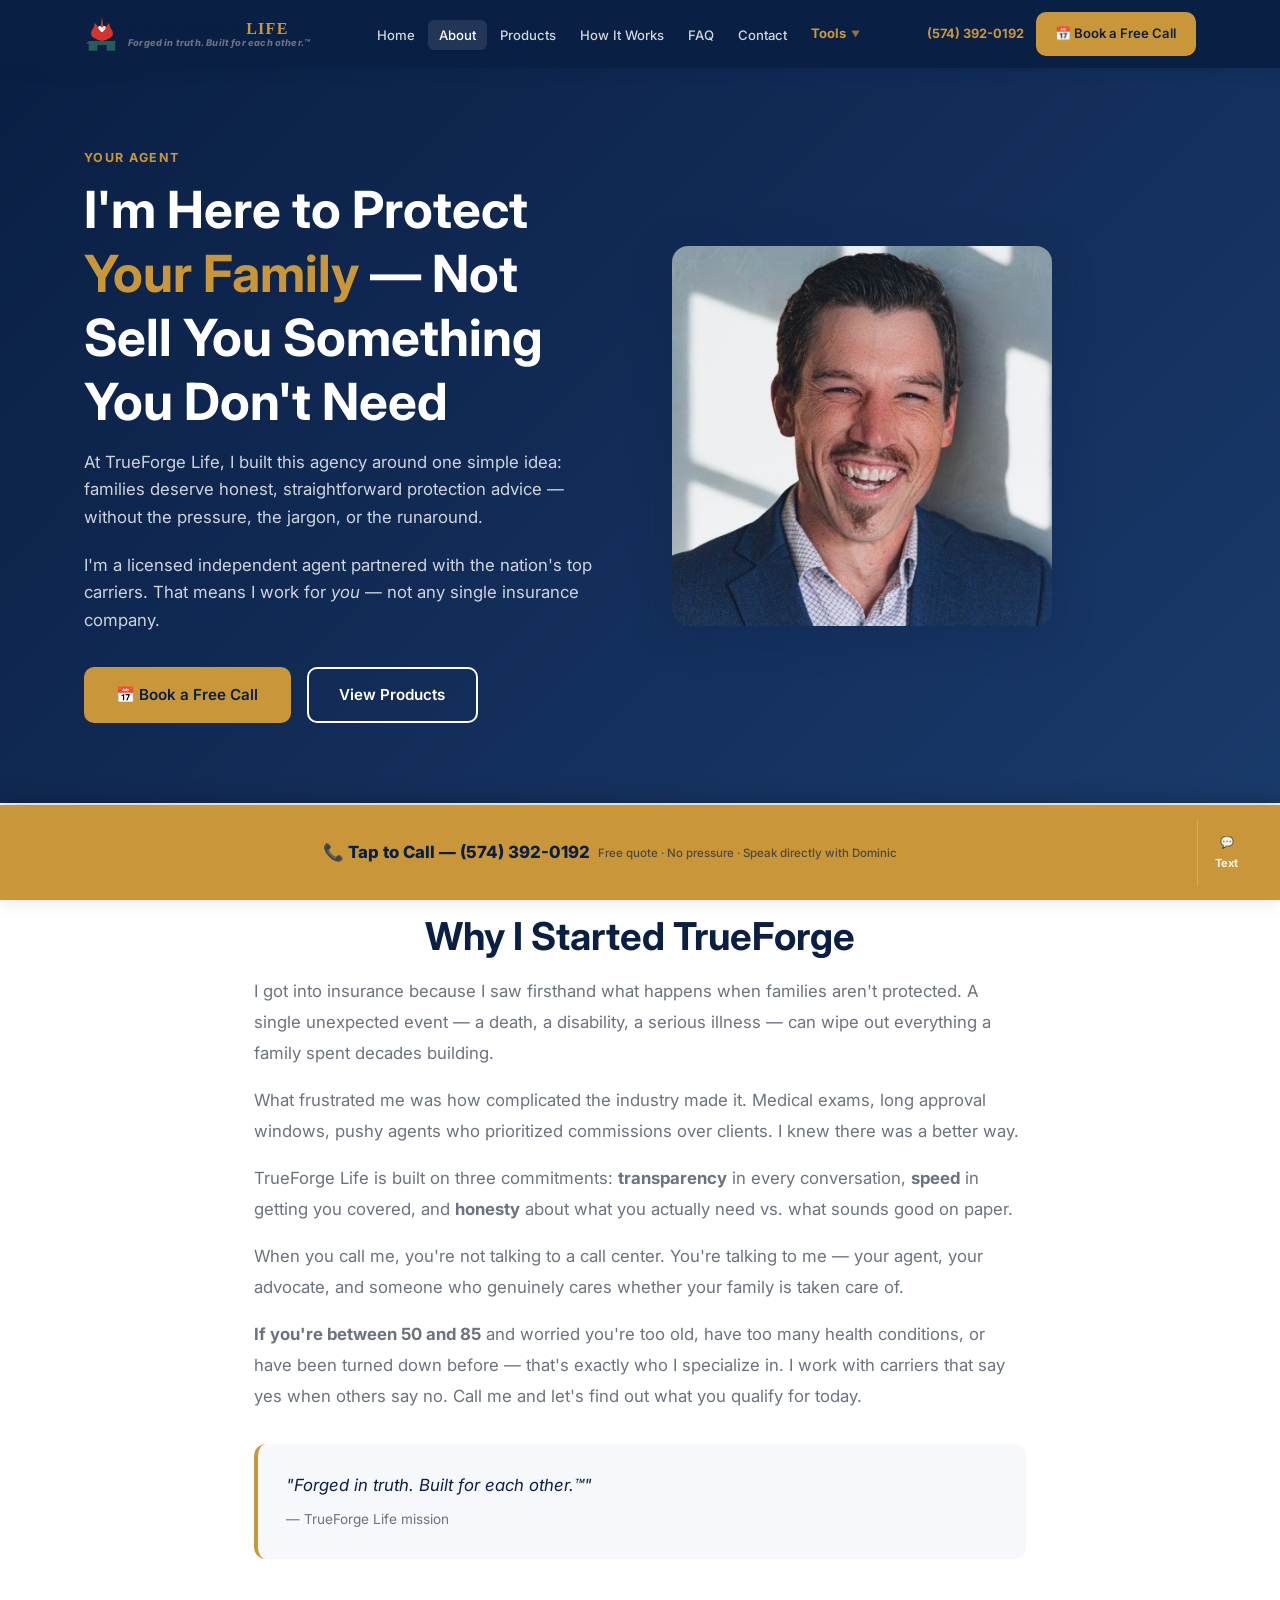
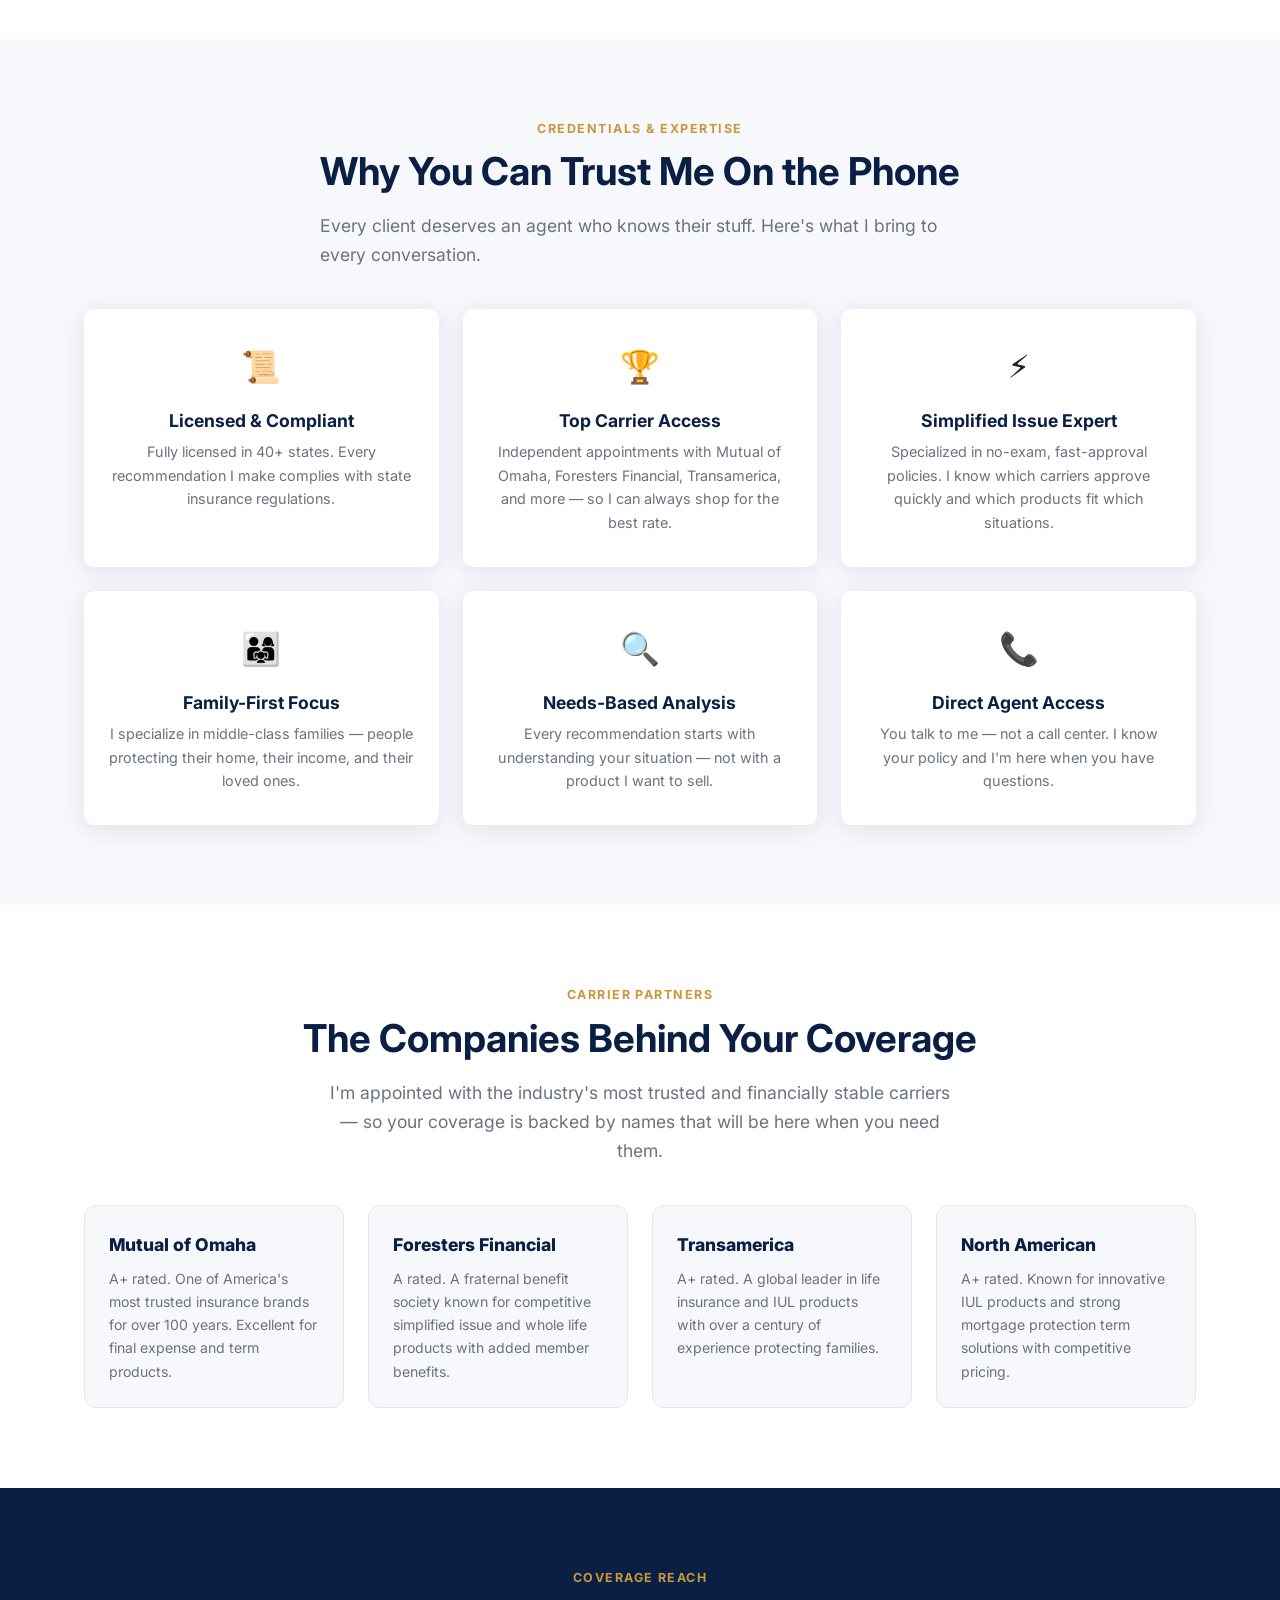
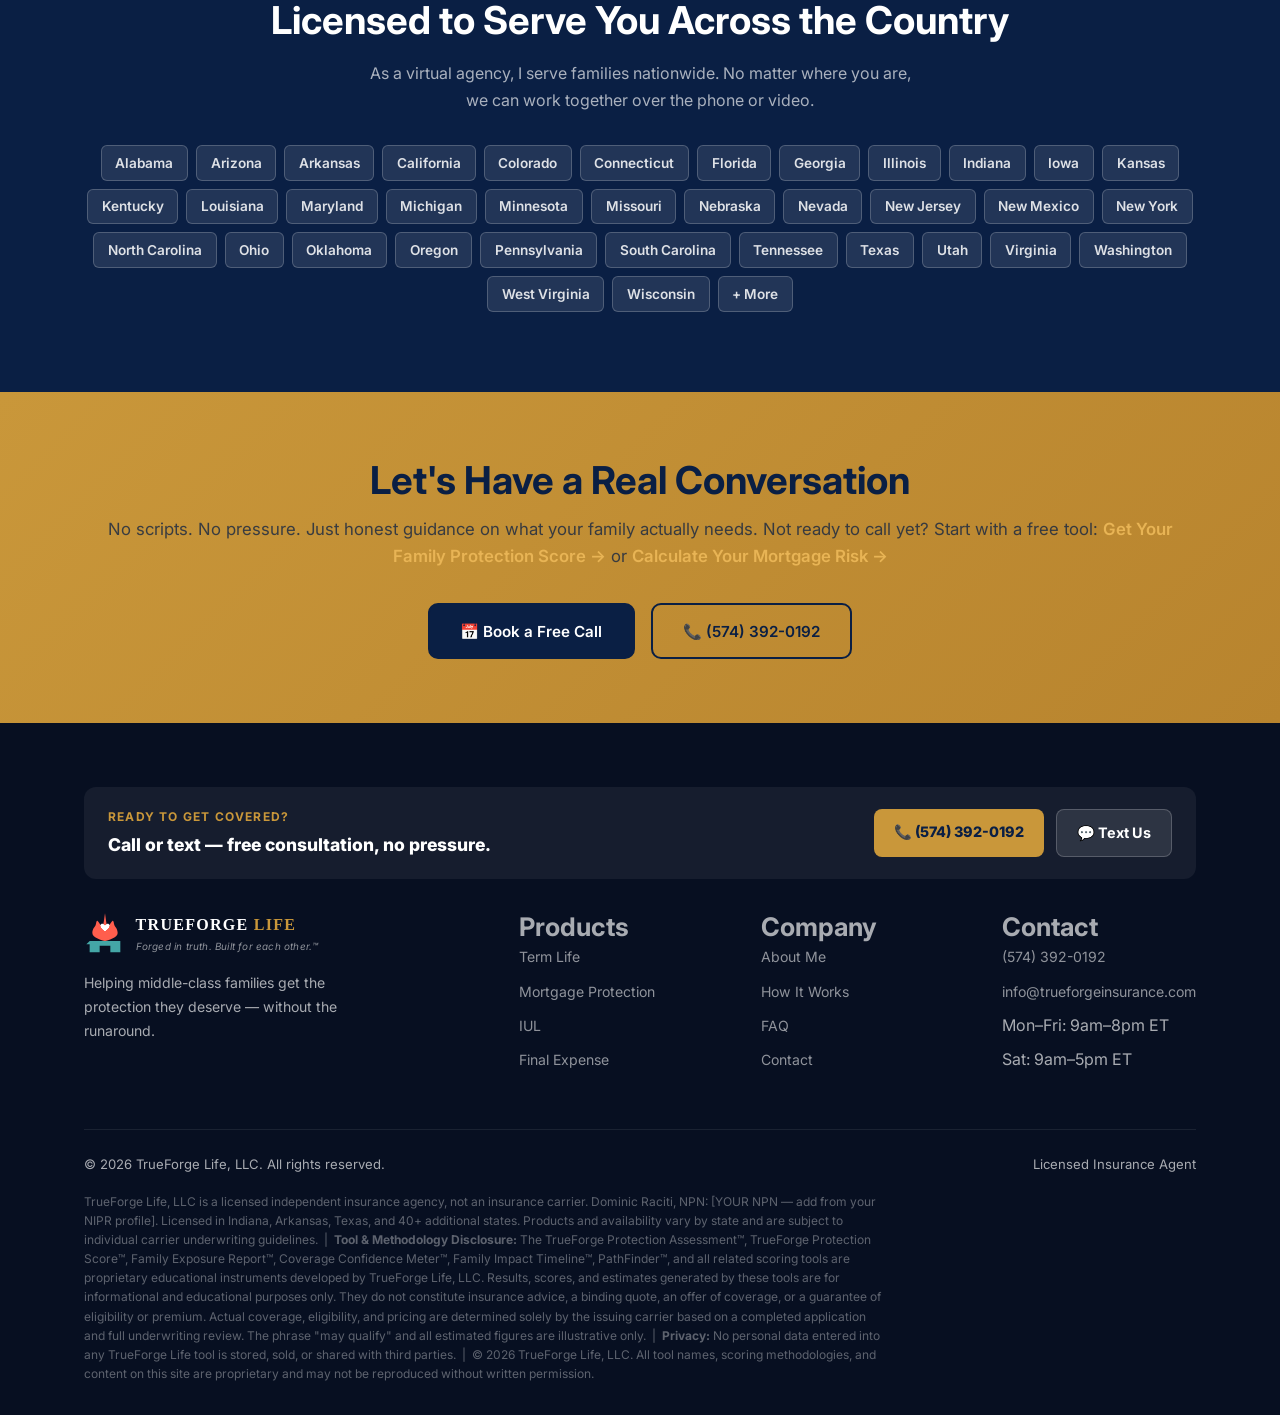
==== commit 9c5f4e6f: "Add comprehensive legal disclaimer to all 12 pages Replaces thin one-liner with full disclosure cove" ====
--- a/about.html
+++ b/about.html
@@ -1,6 +1,14 @@
 <!DOCTYPE html>
 <html lang="en">
 <head>
+<!-- Google tag (gtag.js) -->
+<script async src="https://www.googletagmanager.com/gtag/js?id=AW-18230549825"></script>
+<script>
+  window.dataLayer = window.dataLayer || [];
+  function gtag(){dataLayer.push(arguments);}
+  gtag('js', new Date());
+  gtag('config', 'AW-18230549825');
+</script>
   <meta charset="UTF-8" />
   <link rel="icon" type="image/svg+xml" href="images/logo-icon.svg" />
   <meta name="viewport" content="width=device-width, initial-scale=1.0" />
@@ -347,7 +355,7 @@
       <span>© 2026 TrueForge Life, LLC. All rights reserved.</span>
       <span>Licensed Insurance Agent</span>
     </div>
-    <p class="footer-disclaimer">TrueForge Life, LLC is an independent insurance agency. Products and availability vary by state.</p>
+    <p class="footer-disclaimer">TrueForge Life, LLC is a licensed independent insurance agency, not an insurance carrier. Dominic Raciti, NPN: [YOUR NPN — add from your NIPR profile]. Licensed in Indiana, Arkansas, Texas, and 40+ additional states. Products and availability vary by state and are subject to individual carrier underwriting guidelines. &nbsp;|&nbsp; <strong>Tool &amp; Methodology Disclosure:</strong> The TrueForge Protection Assessment&#8482;, TrueForge Protection Score&#8482;, Family Exposure Report&#8482;, Coverage Confidence Meter&#8482;, Family Impact Timeline&#8482;, PathFinder&#8482;, and all related scoring tools are proprietary educational instruments developed by TrueForge Life, LLC. Results, scores, and estimates generated by these tools are for informational and educational purposes only. They do not constitute insurance advice, a binding quote, an offer of coverage, or a guarantee of eligibility or premium. Actual coverage, eligibility, and pricing are determined solely by the issuing carrier based on a completed application and full underwriting review. The phrase "may qualify" and all estimated figures are illustrative only. &nbsp;|&nbsp; <strong>Privacy:</strong> No personal data entered into any TrueForge Life tool is stored, sold, or shared with third parties. &nbsp;|&nbsp; &copy; 2026 TrueForge Life, LLC. All tool names, scoring methodologies, and content on this site are proprietary and may not be reproduced without written permission.</p>
   </div>
 </footer>
 
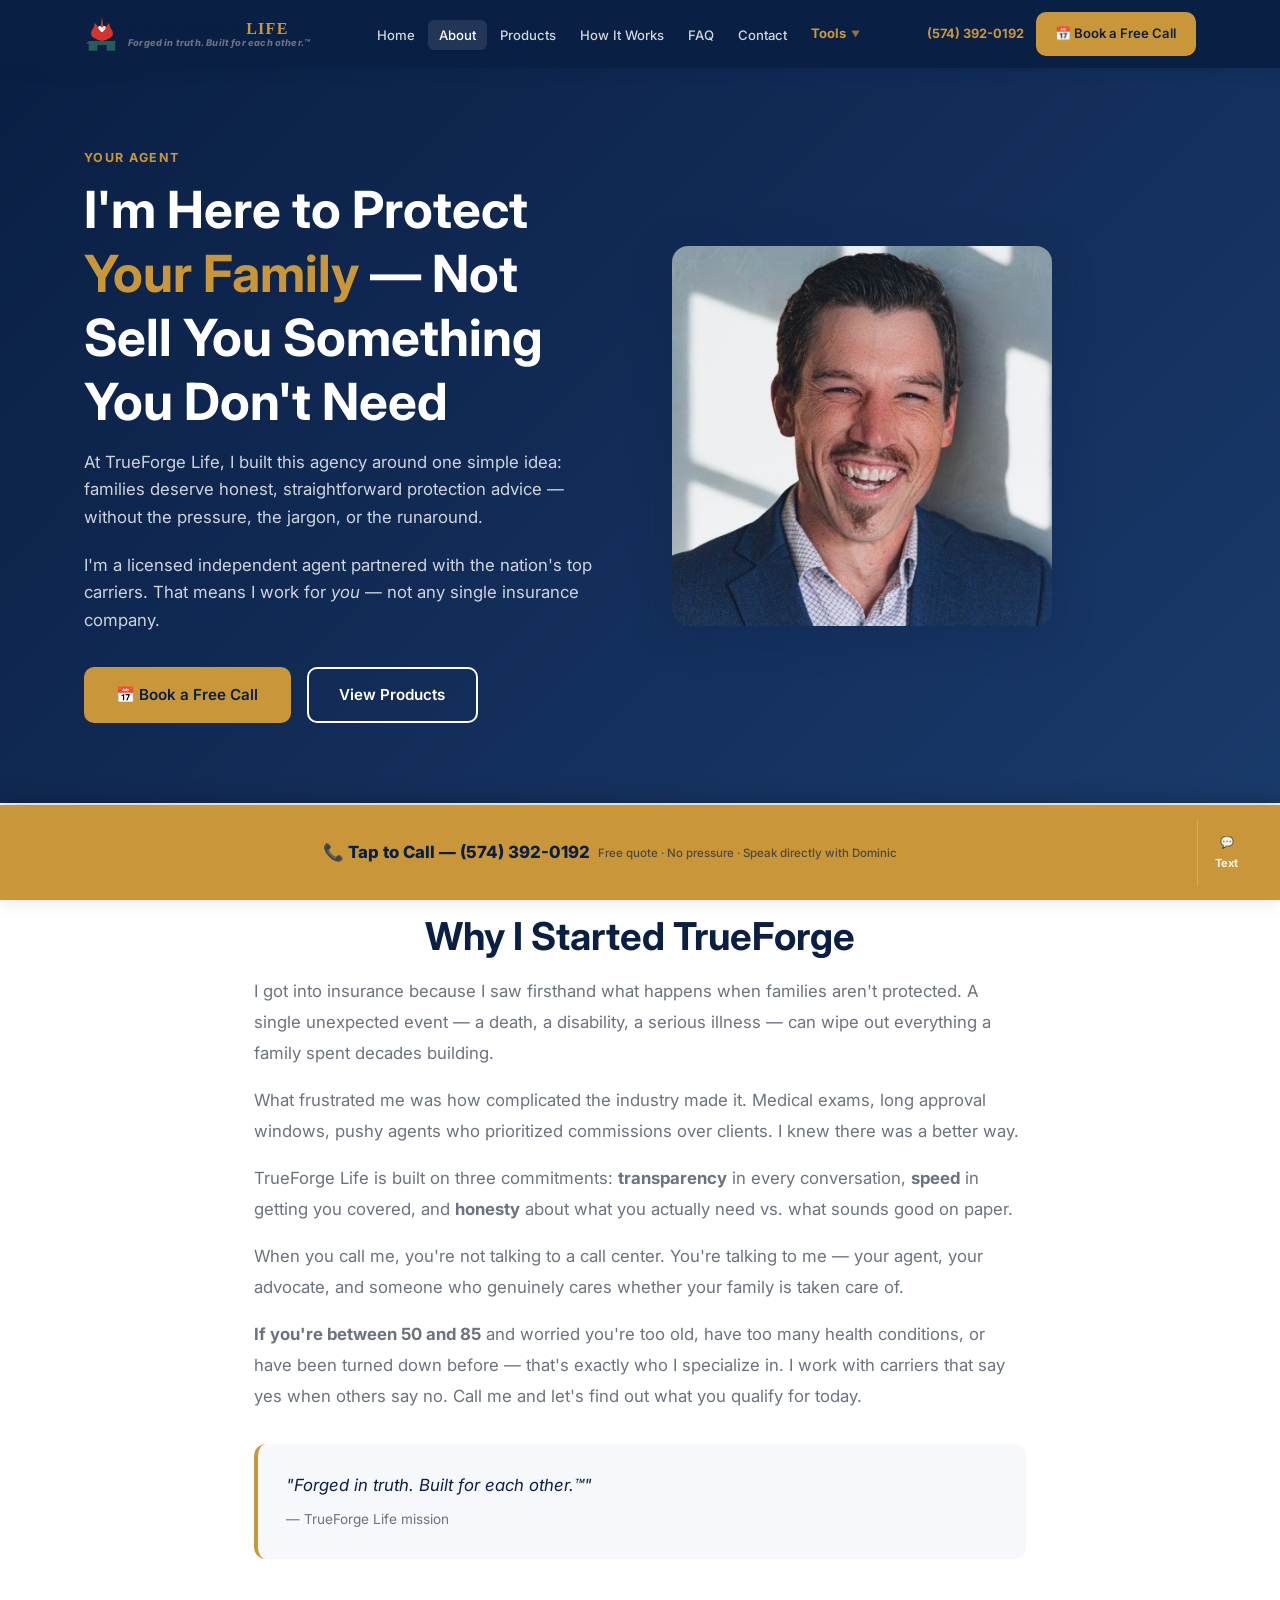
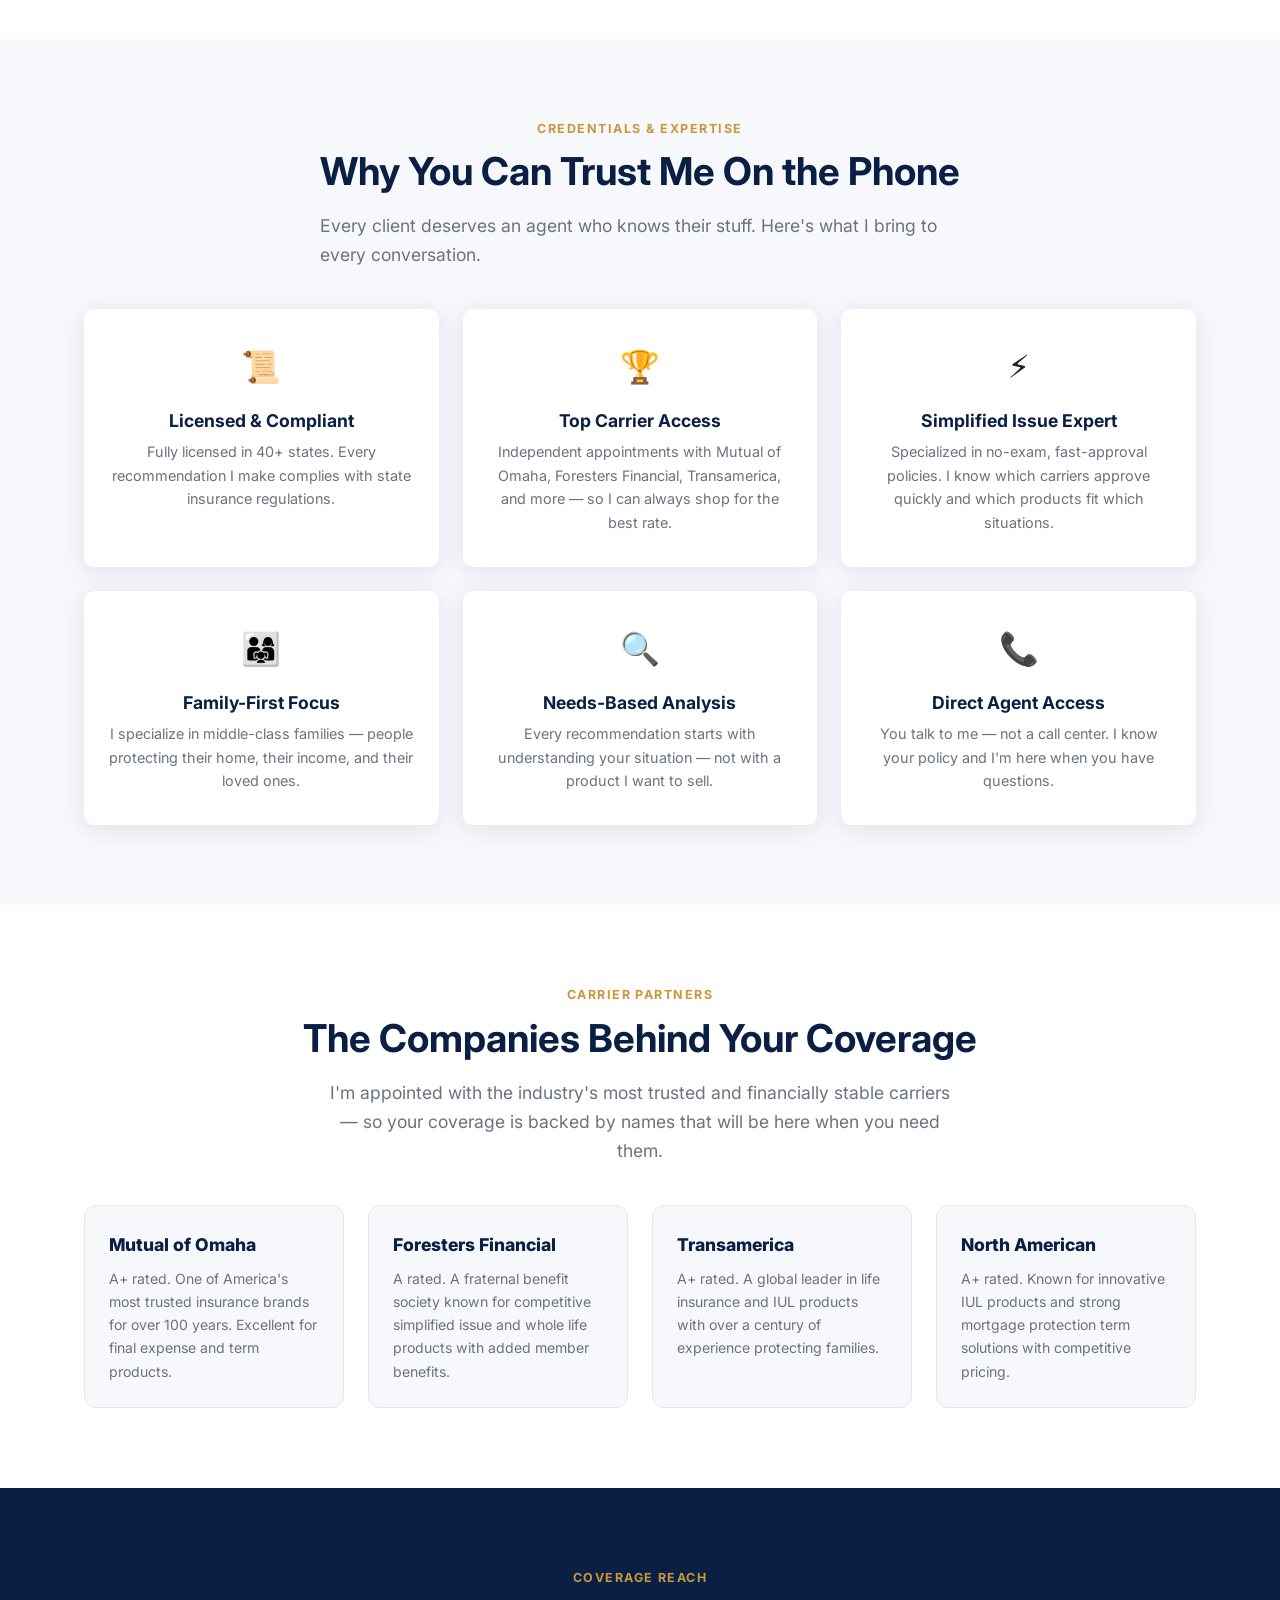
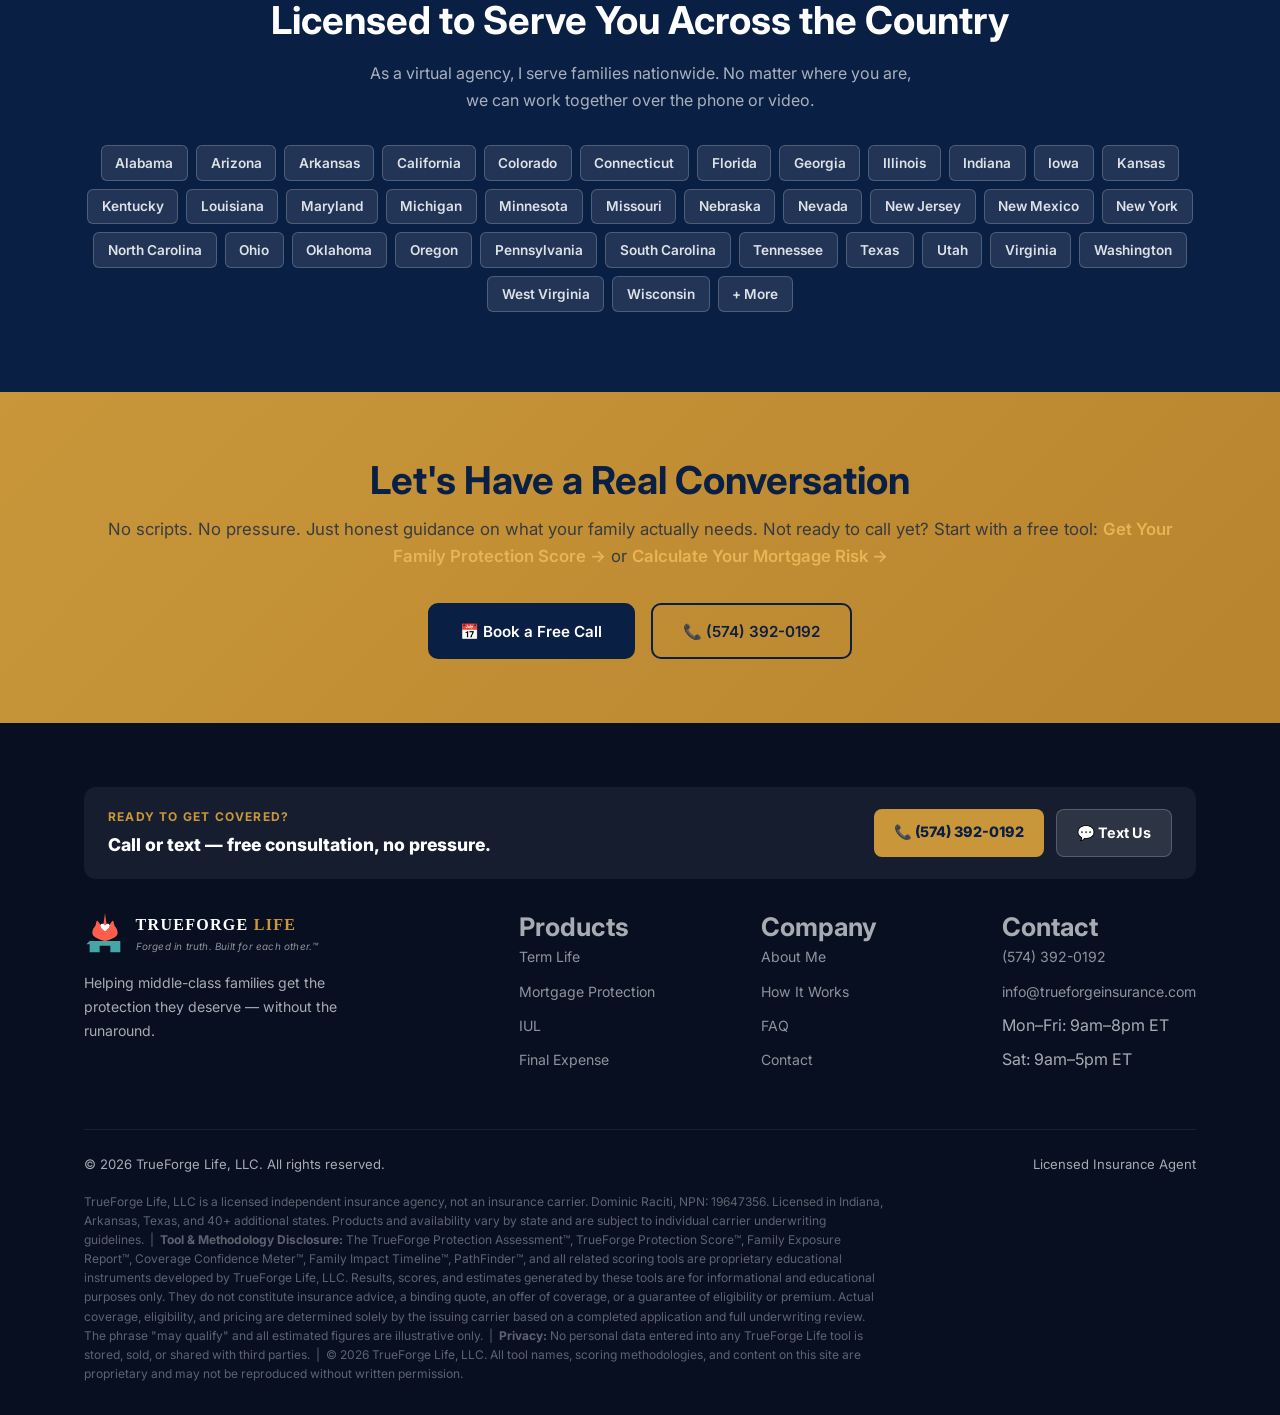
==== commit 0f2b3bc0: "Add NPN 19647356 to all page disclaimers Co-Authored-By: Claude Sonnet 4.6 <noreply@anthropic.com>" ====
--- a/about.html
+++ b/about.html
@@ -355,7 +355,7 @@
       <span>© 2026 TrueForge Life, LLC. All rights reserved.</span>
       <span>Licensed Insurance Agent</span>
     </div>
-    <p class="footer-disclaimer">TrueForge Life, LLC is a licensed independent insurance agency, not an insurance carrier. Dominic Raciti, NPN: [YOUR NPN — add from your NIPR profile]. Licensed in Indiana, Arkansas, Texas, and 40+ additional states. Products and availability vary by state and are subject to individual carrier underwriting guidelines. &nbsp;|&nbsp; <strong>Tool &amp; Methodology Disclosure:</strong> The TrueForge Protection Assessment&#8482;, TrueForge Protection Score&#8482;, Family Exposure Report&#8482;, Coverage Confidence Meter&#8482;, Family Impact Timeline&#8482;, PathFinder&#8482;, and all related scoring tools are proprietary educational instruments developed by TrueForge Life, LLC. Results, scores, and estimates generated by these tools are for informational and educational purposes only. They do not constitute insurance advice, a binding quote, an offer of coverage, or a guarantee of eligibility or premium. Actual coverage, eligibility, and pricing are determined solely by the issuing carrier based on a completed application and full underwriting review. The phrase "may qualify" and all estimated figures are illustrative only. &nbsp;|&nbsp; <strong>Privacy:</strong> No personal data entered into any TrueForge Life tool is stored, sold, or shared with third parties. &nbsp;|&nbsp; &copy; 2026 TrueForge Life, LLC. All tool names, scoring methodologies, and content on this site are proprietary and may not be reproduced without written permission.</p>
+    <p class="footer-disclaimer">TrueForge Life, LLC is a licensed independent insurance agency, not an insurance carrier. Dominic Raciti, NPN: 19647356. Licensed in Indiana, Arkansas, Texas, and 40+ additional states. Products and availability vary by state and are subject to individual carrier underwriting guidelines. &nbsp;|&nbsp; <strong>Tool &amp; Methodology Disclosure:</strong> The TrueForge Protection Assessment&#8482;, TrueForge Protection Score&#8482;, Family Exposure Report&#8482;, Coverage Confidence Meter&#8482;, Family Impact Timeline&#8482;, PathFinder&#8482;, and all related scoring tools are proprietary educational instruments developed by TrueForge Life, LLC. Results, scores, and estimates generated by these tools are for informational and educational purposes only. They do not constitute insurance advice, a binding quote, an offer of coverage, or a guarantee of eligibility or premium. Actual coverage, eligibility, and pricing are determined solely by the issuing carrier based on a completed application and full underwriting review. The phrase "may qualify" and all estimated figures are illustrative only. &nbsp;|&nbsp; <strong>Privacy:</strong> No personal data entered into any TrueForge Life tool is stored, sold, or shared with third parties. &nbsp;|&nbsp; &copy; 2026 TrueForge Life, LLC. All tool names, scoring methodologies, and content on this site are proprietary and may not be reproduced without written permission.</p>
   </div>
 </footer>
 
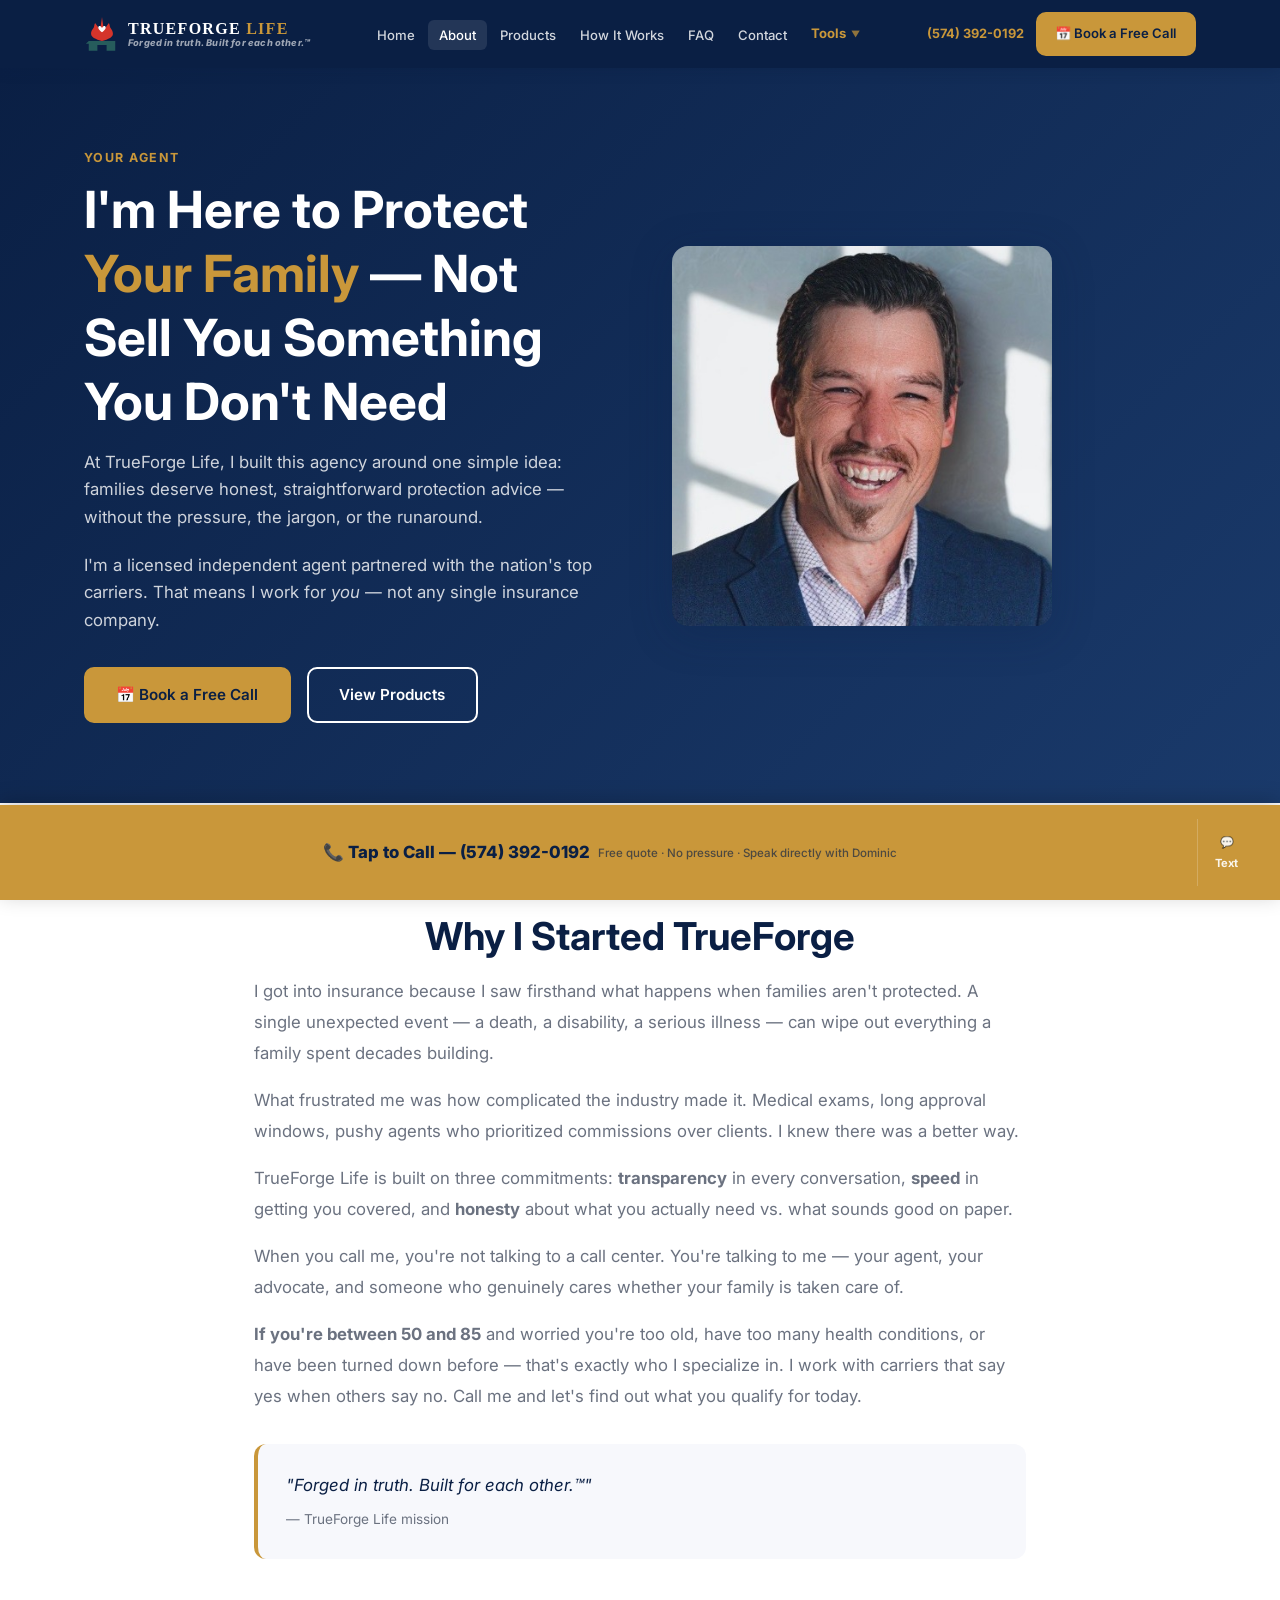
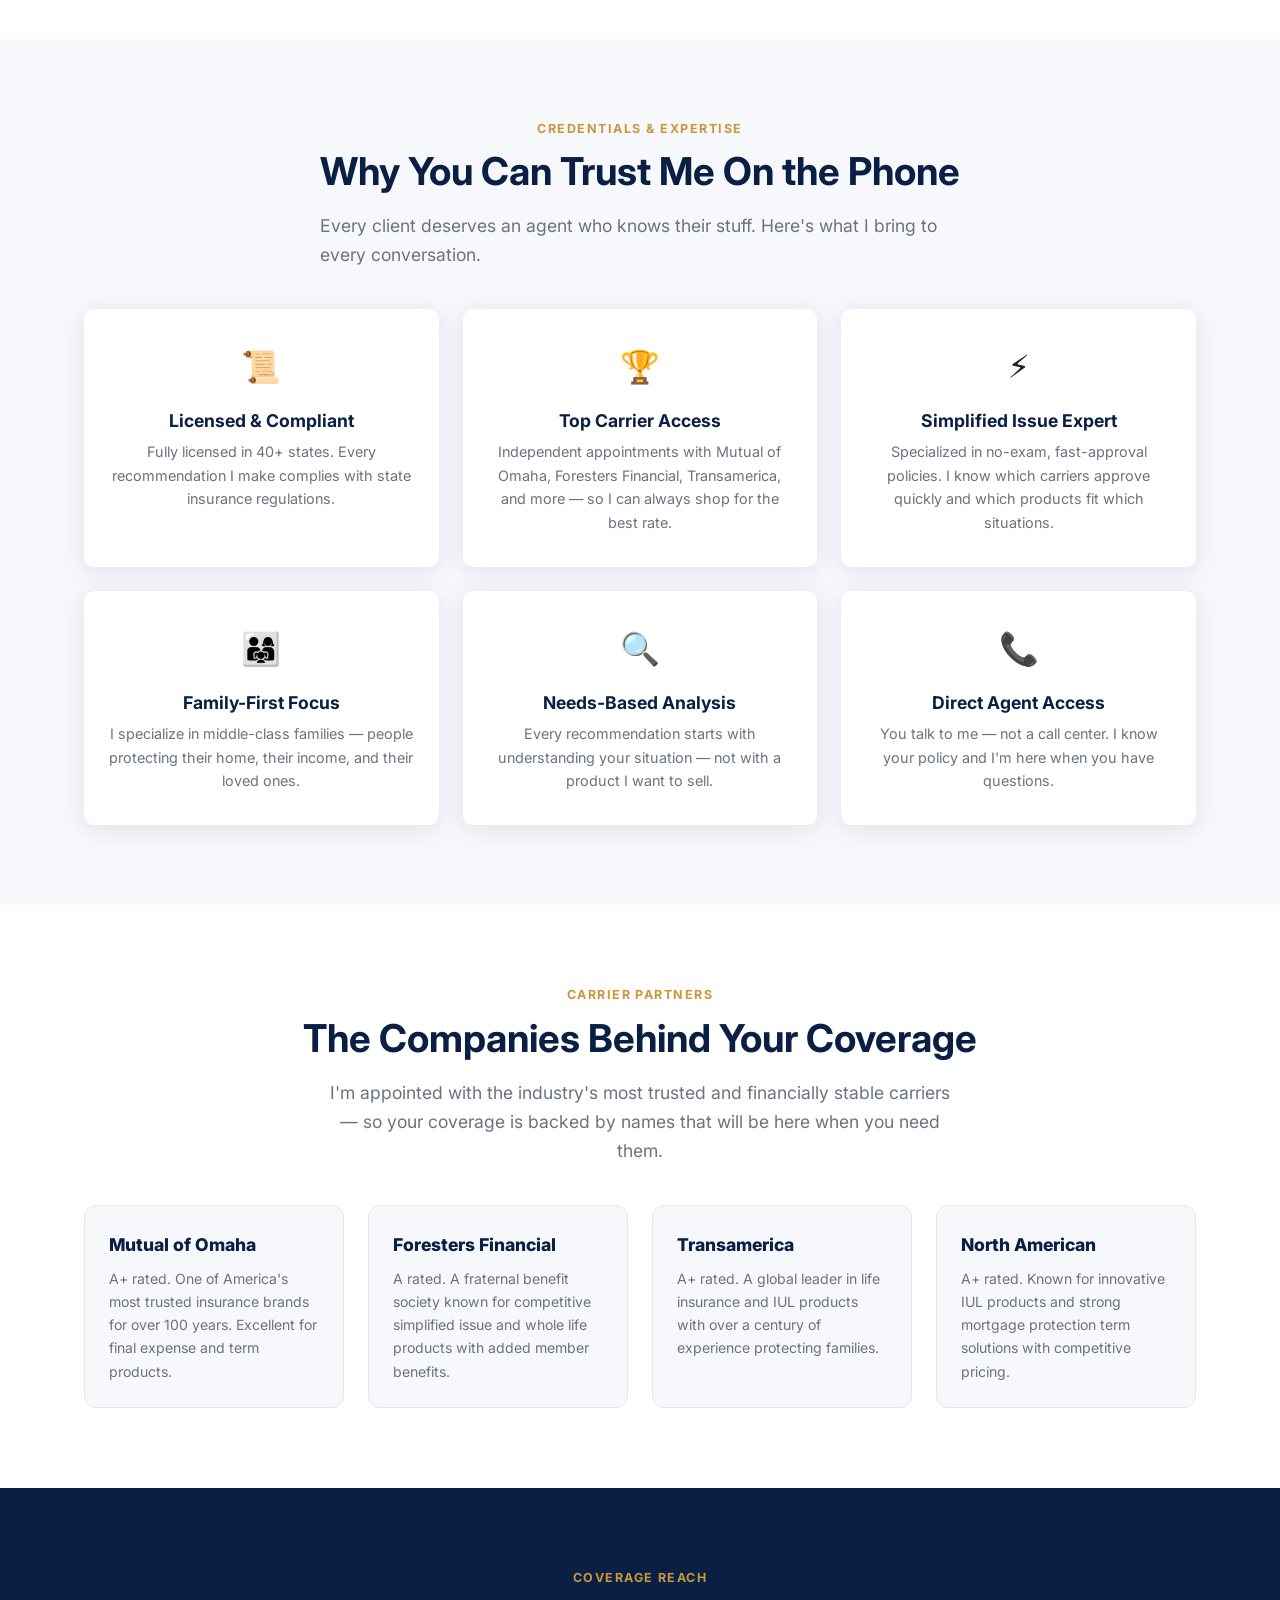
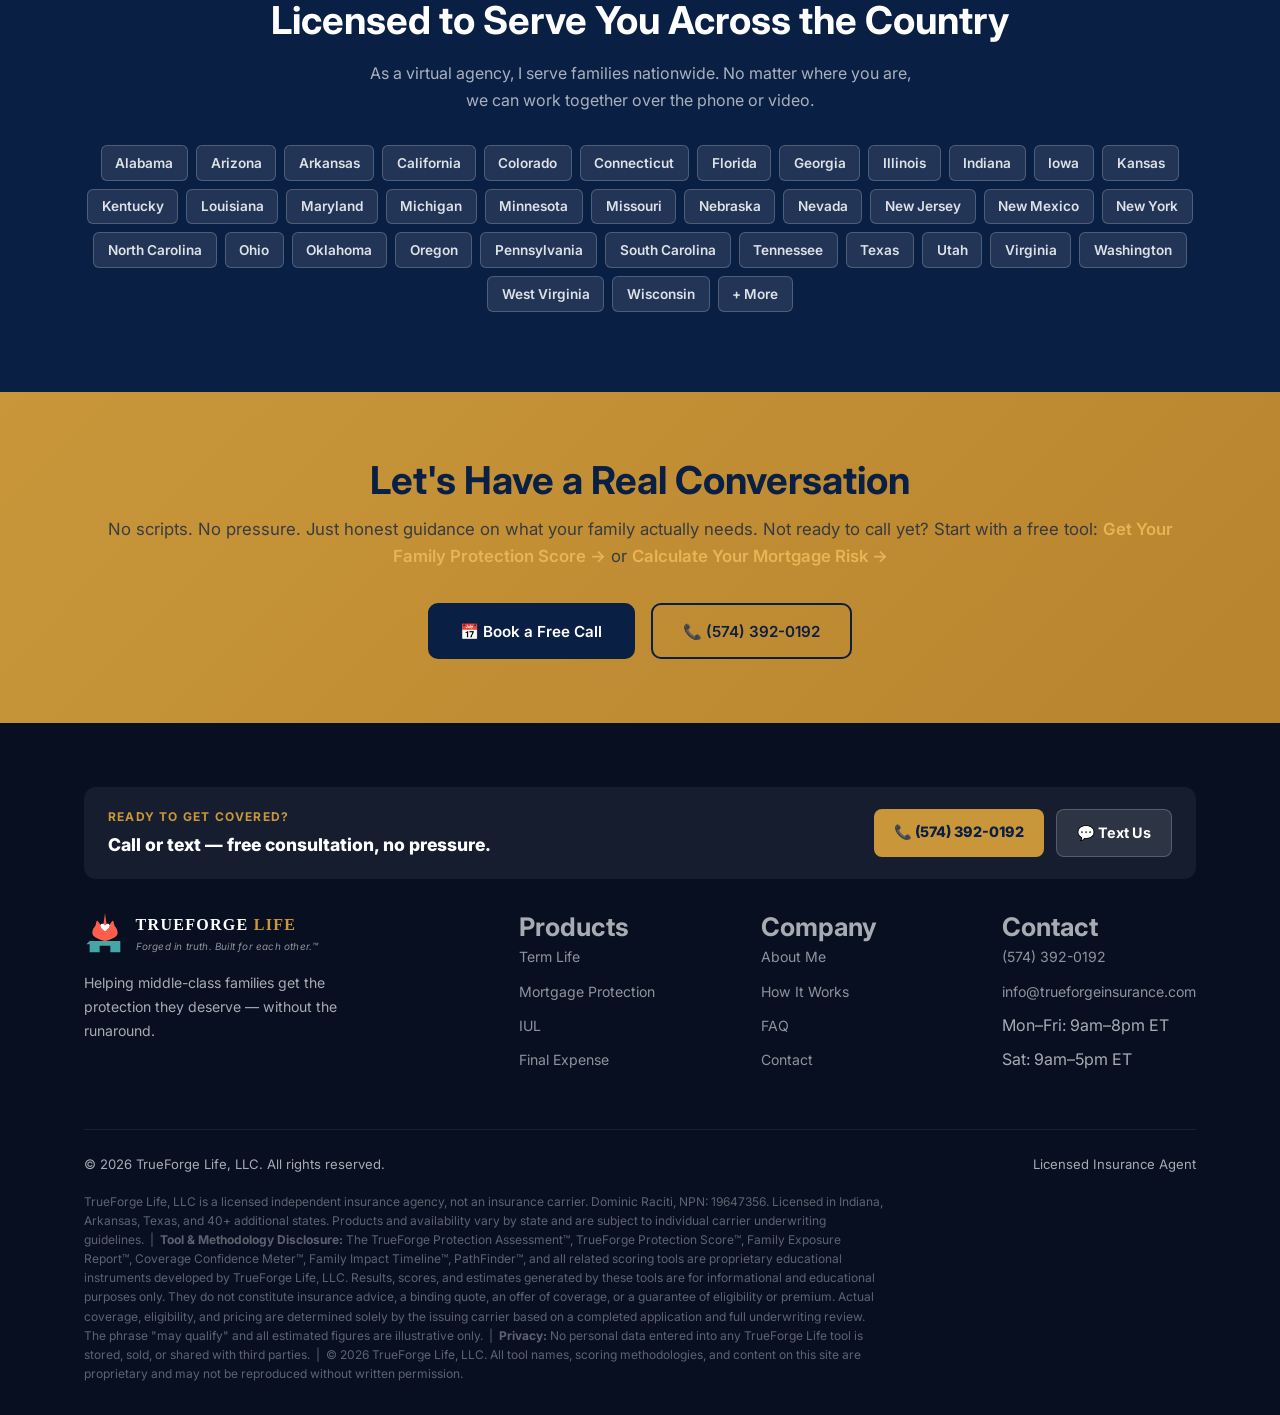
==== commit d8b6b74e: "Fix contact-page header eyesore + site-wide mobile optimization - Fix broken og:/twitter:description" ====
--- a/about.html
+++ b/about.html
@@ -71,8 +71,8 @@
     <a href="index.html" class="nav-logo-text" style="display:flex;align-items:center;gap:0.5rem;text-decoration:none;">
       <img src="images/logo-icon.svg" alt="TrueForge Life logo" height="38" width="36" style="display:block;flex-shrink:0;" />
       <span style="display:flex;flex-direction:column;line-height:1.1;">
-        <span style="font-family:Georgia,serif;font-weight:700;font-size:1rem;letter-spacing:0.08em;color:var(--navy);">TRUEFORGE <span style="color:var(--gold)">LIFE</span></span>
-        <span style="font-size:0.58rem;font-style:italic;color:var(--gray);letter-spacing:0.02em;">Forged in truth. Built for each other.&#8482;</span>
+        <span style="font-family:Georgia,serif;font-weight:700;font-size:1rem;letter-spacing:0.08em;color:#fff;">TRUEFORGE <span style="color:var(--gold)">LIFE</span></span>
+        <span style="font-size:0.58rem;font-style:italic;color:rgba(255,255,255,0.6);letter-spacing:0.02em;">Forged in truth. Built for each other.&#8482;</span>
       </span>
     </a>
     <button class="hamburger" aria-label="Menu">
--- a/css/styles.css
+++ b/css/styles.css
@@ -1250,3 +1250,39 @@
   object-fit: cover;
   object-position: center top;
 }
+
+/* ============================================================
+   MOBILE REFINEMENTS — 80%+ of traffic is mobile
+   ============================================================ */
+@media (max-width: 768px) {
+  /* Lift the Tidio chat launcher above the sticky call bar so the
+     two fixed elements stop colliding at the bottom-right corner */
+  #tidio-chat { bottom: 80px !important; }
+
+  /* Sticky call bar: stack the number above its sub-line so nothing
+     wraps into an awkward block, and tighten the type */
+  .sticky-call-bar { padding: 0.6rem 0.9rem; }
+  .sticky-call-bar a { flex-direction: column; font-size: 1rem; gap: 0.1rem; line-height: 1.2; }
+  .sticky-call-bar .sub { font-size: 0.64rem; margin-top: 0.05rem; line-height: 1.3; }
+}
+
+@media (max-width: 600px) {
+  /* Trim excess vertical whitespace between stacked sections */
+  section { padding: 2.75rem 0; }
+  .container { padding: 0 1.15rem; }
+
+  /* Contact page: tighten the stacked info/form gap and form padding */
+  .contact-grid { gap: 2rem; }
+  .contact-form { padding: 1.5rem 1.25rem; }
+  .contact-item { margin-bottom: 1.15rem; }
+
+  /* Keep large headings from crowding their edges */
+  h1 { line-height: 1.2; }
+  h2 { line-height: 1.22; }
+}
+
+@media (max-width: 400px) {
+  .container { padding: 0 1rem; }
+  /* Quick-action buttons stack cleanly with breathing room on tiny screens */
+  .sticky-call-bar a { font-size: 0.9rem; }
+}
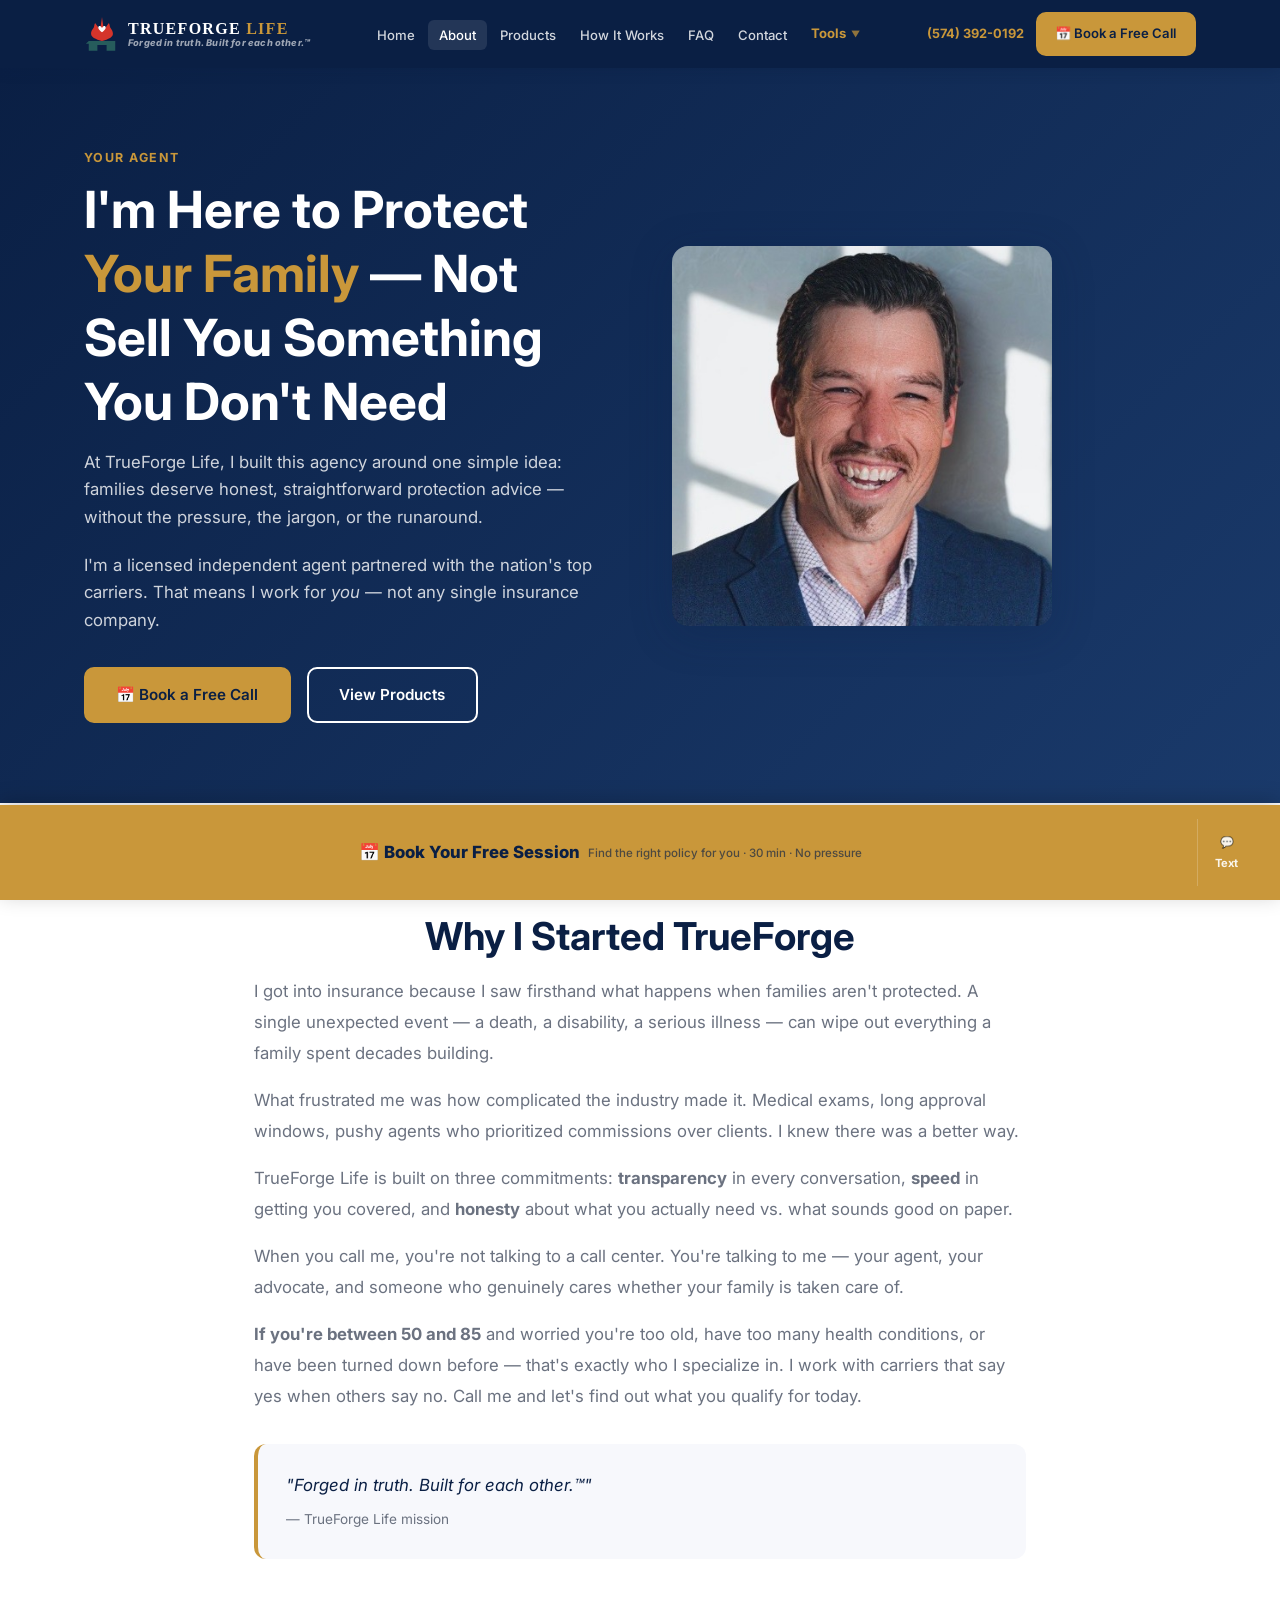
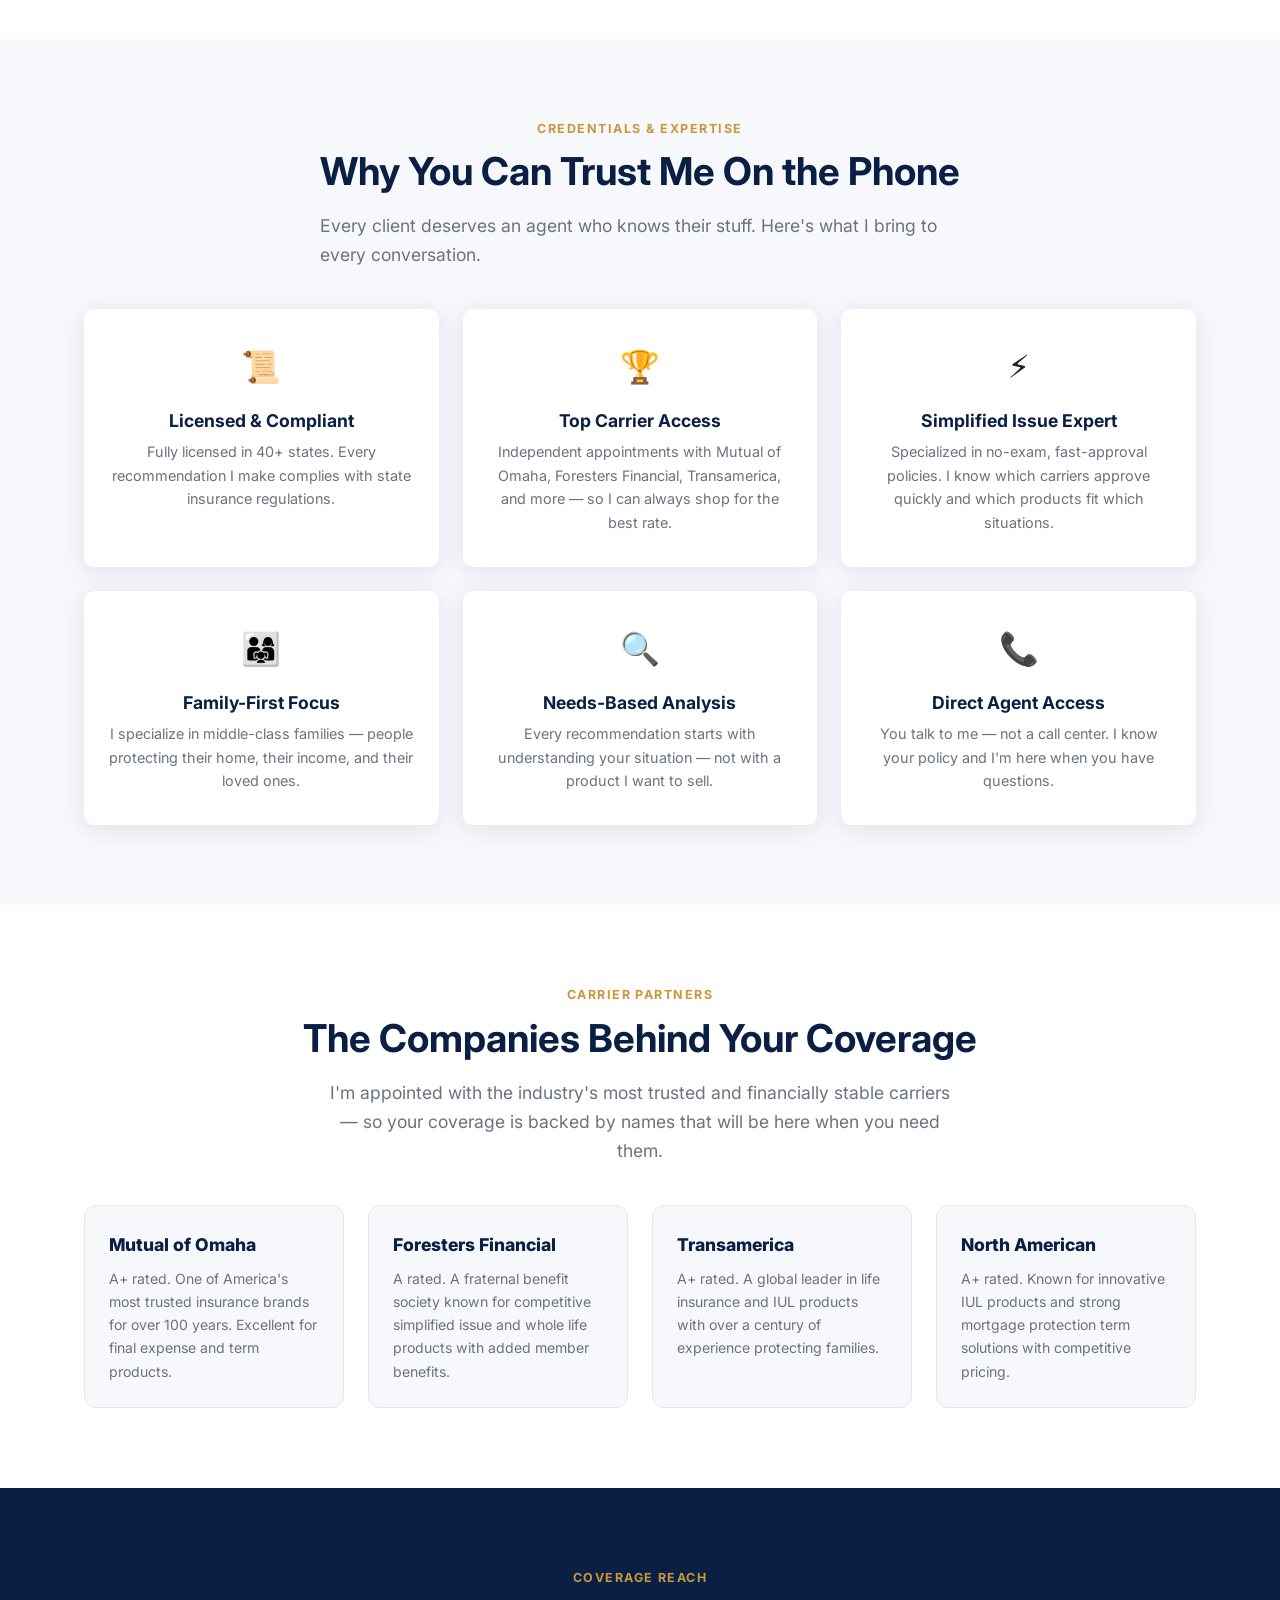
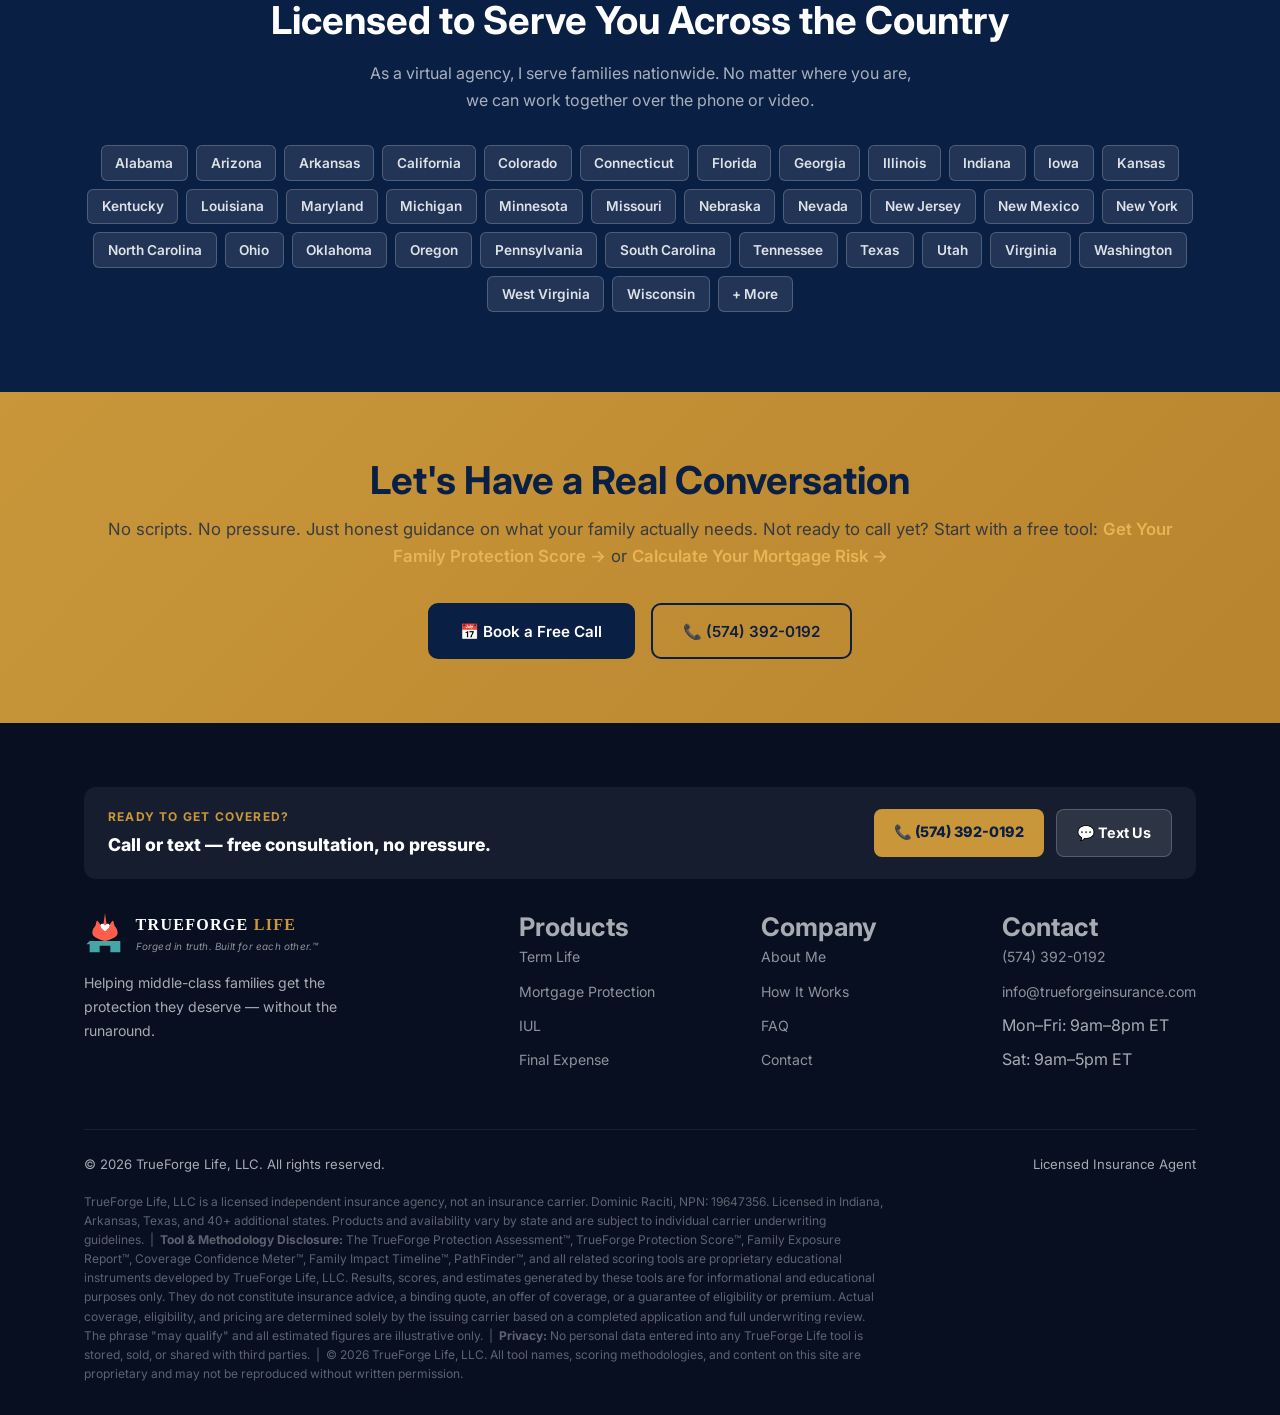
==== commit 387bfe36: "Reframe CTAs sitewide: book-first, set callback expectations Shift the site voice from implied insta" ====
--- a/about.html
+++ b/about.html
@@ -363,9 +363,9 @@
 
 <!-- STICKY MOBILE CALL BAR -->
 <div class="sticky-call-bar" style="display:flex;gap:0;">
-  <a href="tel:+15743920192" style="flex:1;border-right:1px solid rgba(255,255,255,0.2);">
-    📞 Tap to Call — (574) 392-0192
-    <span class="sub">Free quote · No pressure · Speak directly with Dominic</span>
+  <a href="https://calendly.com/dominic-trueforgeinsurance/30min" target="_blank" rel="noopener" style="flex:1;border-right:1px solid rgba(255,255,255,0.2);">
+    📅 Book Your Free Session
+    <span class="sub">Find the right policy for you · 30 min · No pressure</span>
   </a>
   <a href="sms:+15743920192?body=Hi%20Dominic%2C%20I%27d%20like%20a%20free%20quote." style="flex-shrink:0;padding:0.85rem 1.1rem;display:flex;flex-direction:column;align-items:center;justify-content:center;font-size:0.7rem;font-weight:700;color:rgba(255,255,255,0.9);gap:0.2rem;">
     💬<span>Text</span>
--- a/css/styles.css
+++ b/css/styles.css
@@ -843,6 +843,75 @@
 }
 
 .form-group textarea { resize: vertical; min-height: 100px; }
+
+/* ===== INTAKE FORM SECTIONS ===== */
+.form-section {
+  border-top: 1px solid var(--gray-light);
+  margin-top: 1.5rem;
+  padding-top: 1.25rem;
+}
+.form-section:first-of-type { border-top: none; margin-top: 0; padding-top: 0; }
+.form-section-head {
+  display: flex;
+  align-items: center;
+  gap: 0.5rem;
+  font-size: 0.72rem;
+  font-weight: 800;
+  letter-spacing: 0.08em;
+  text-transform: uppercase;
+  color: var(--gold);
+  margin-bottom: 0.15rem;
+}
+.form-section-sub {
+  font-size: 0.78rem;
+  color: var(--gray);
+  margin-bottom: 1rem;
+  line-height: 1.5;
+}
+.form-req { color: #dc2626; font-weight: 700; }
+.form-row-3 { display: grid; grid-template-columns: 1fr 1fr 1fr; gap: 0.75rem; }
+@media (max-width: 480px) { .form-row-3 { grid-template-columns: 1fr 1fr; } }
+.form-conditions {
+  display: grid;
+  grid-template-columns: 1fr 1fr;
+  gap: 0.5rem;
+}
+@media (max-width: 480px) { .form-conditions { grid-template-columns: 1fr; } }
+.form-check {
+  display: flex;
+  align-items: center;
+  gap: 0.5rem;
+  padding: 0.6rem 0.75rem;
+  border: 1.5px solid var(--gray-light);
+  border-radius: 8px;
+  cursor: pointer;
+  font-size: 0.82rem;
+  color: var(--navy);
+  transition: border-color 0.15s, background 0.15s;
+  background: var(--white);
+}
+.form-check:hover { border-color: var(--navy); }
+.form-check input { width: auto !important; accent-color: var(--navy); flex-shrink: 0; }
+.form-consent {
+  display: flex;
+  align-items: flex-start;
+  gap: 0.6rem;
+  padding: 0.85rem 1rem;
+  background: var(--off-white);
+  border: 1.5px solid var(--gray-light);
+  border-radius: 10px;
+  cursor: pointer;
+  margin-bottom: 1rem;
+}
+.form-consent.invalid { border-color: #dc2626; }
+.form-consent input { width: auto !important; margin-top: 0.2rem; accent-color: var(--navy); flex-shrink: 0; }
+.form-consent-text { font-size: 0.72rem; color: var(--gray); line-height: 1.55; }
+.form-note {
+  font-size: 0.72rem;
+  color: var(--gray);
+  margin-top: 0.4rem;
+  line-height: 1.5;
+}
 
 /* ===== ABOUT PAGE ===== */
 .about-hero {
